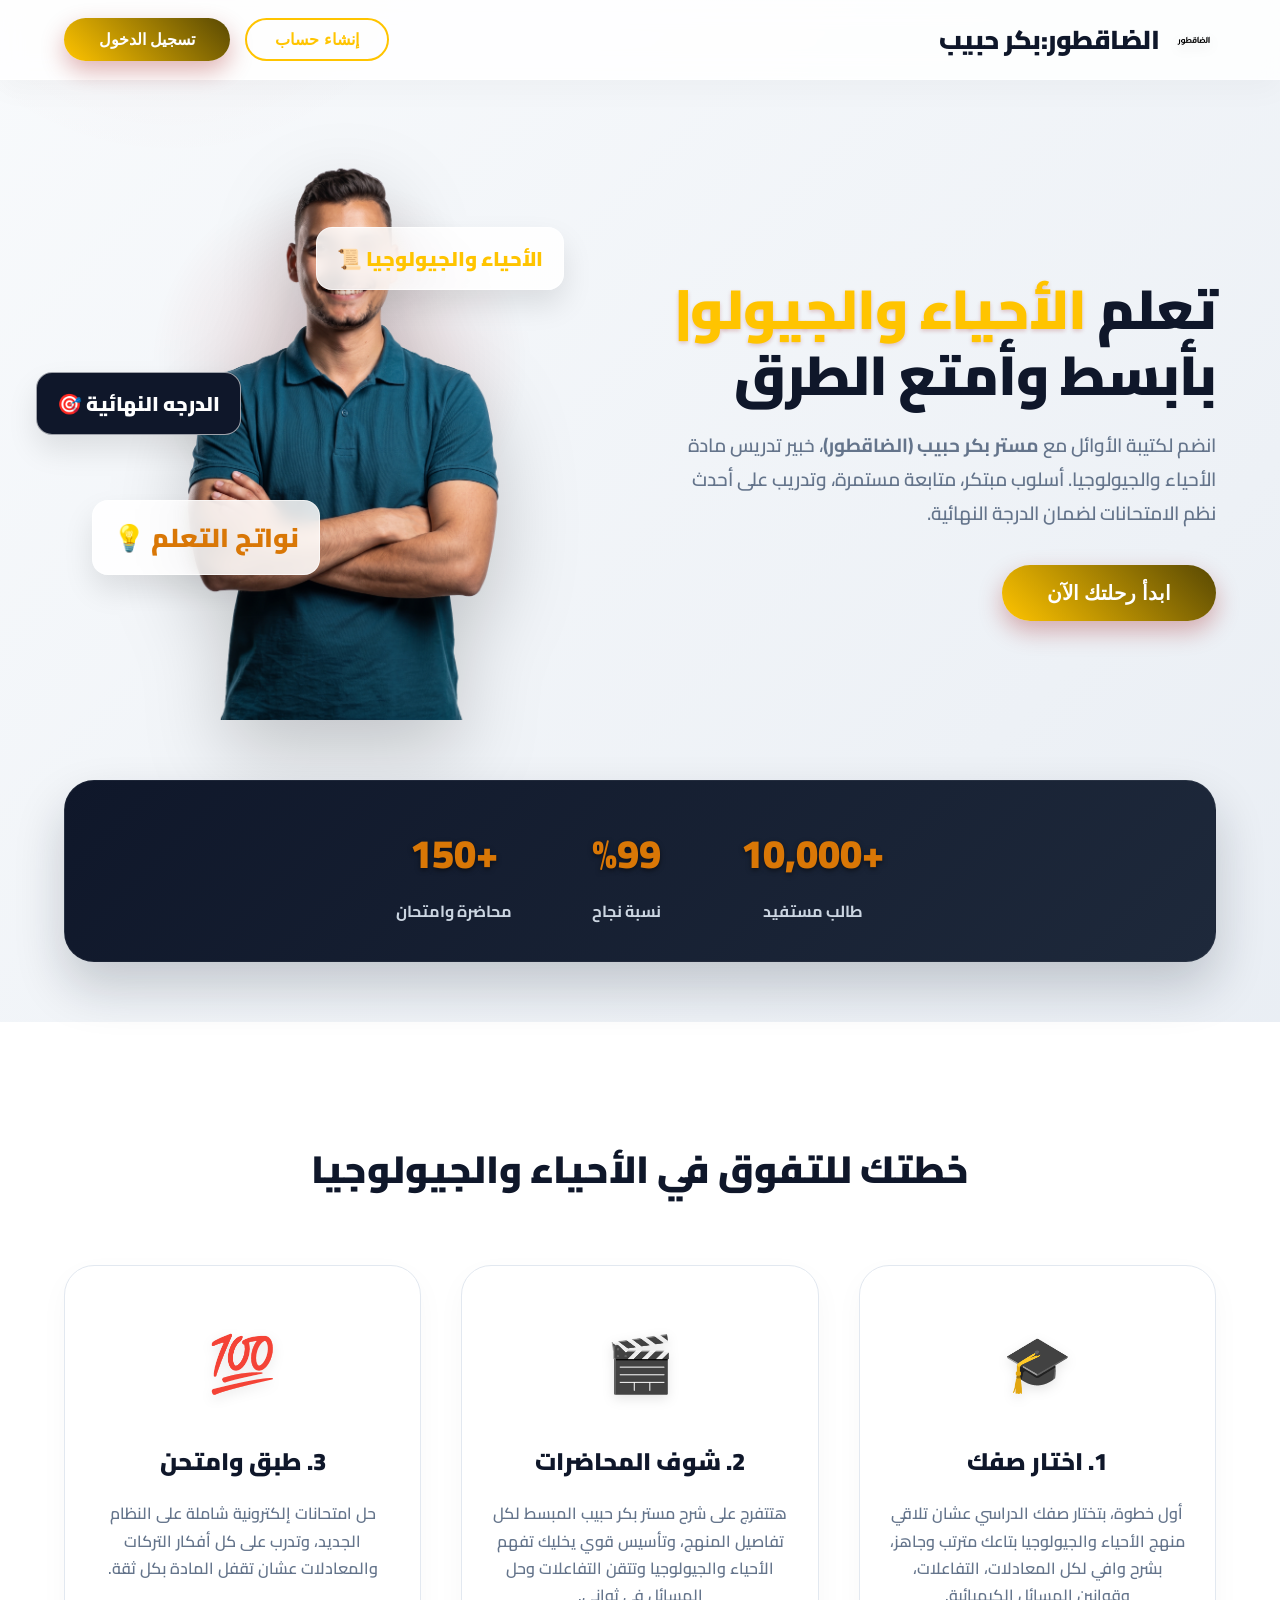
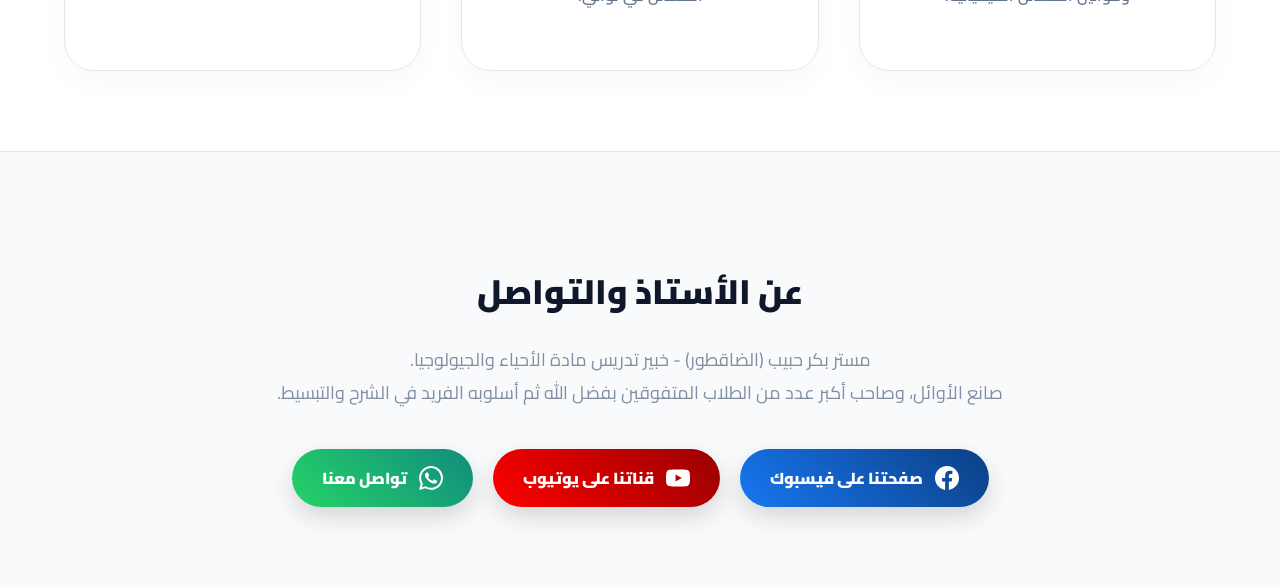
==== parent.html @ 8306a22b "Add files via upload" ====
<!DOCTYPE html>
<html lang="ar" dir="rtl">
<head>
    <meta charset="UTF-8">
    <meta name="viewport" content="width=device-width, initial-scale=1.0">
    <title>منصة الطالب | El-Senior</title>
    <link href="https://fonts.googleapis.com/css2?family=Cairo:wght@400;600;700;800&display=swap" rel="stylesheet">
    <style>
/* ========================================== */
/* 🎨 ألوان الهوية الثابتة والفاخرة (Premium) */
/* ========================================== */
* { box-sizing: border-box; scroll-behavior: smooth; } 

:root {
    --primary: #ffc400;       /* أحمر عنابي (تاريخي فخم) */
    --primary-hover: #584803
    ; /* أحمر داكن للـ Hover */
    --secondary: #0f172a;     /* كحلي ملكي داكن جداً */ 
    --accent: #d97706;        /* ذهبي أنيق */
    --bg-color: #f8fafc; 
    --card-bg: #ffffff;
    --text-main: #1e293b;
    --text-muted: #64748b;
    --border: #e2e8f0;
    --success: #10b981;
    --danger: #ef4444;
}

body { 
    font-family: 'Cairo', sans-serif; 
    background-color: var(--bg-color); 
    margin: 0; padding: 0;
    color: var(--text-main); 
    overflow-x: hidden;
}

/* ========================================== */
/* 🌍 الصفحة الرئيسية (Landing Page - VIP) */
/* ========================================== */
.landing-page {
    min-height: 100vh;
    background: linear-gradient(135deg, #f8fafc 0%, #e2e8f0 100%);
    display: flex; flex-direction: column;
    position: relative; overflow: hidden;
}

/* دائرة تجميلية في الخلفية */
.landing-page::before {
    content: ''; position: absolute; top: -20%; left: -10%;
    width: 600px; height: 600px; border-radius: 50%;
    background: radial-gradient(circle, rgba(152, 0, 0, 0.05) 0%, transparent 70%);
    z-index: 0; pointer-events: none;
}

/* شريط الملاحة (تأثير الزجاج المفروم) */
.landing-navbar {
    display: flex; justify-content: space-between; align-items: center;
    padding: 15px 5%; position: sticky; top: 0; z-index: 100;
    background: rgba(255, 255, 255, 0.85);
    backdrop-filter: blur(12px);
    border-bottom: 1px solid rgba(255, 255, 255, 0.5);
    box-shadow: 0 10px 30px rgba(0, 0, 0, 0.03);
}

.landing-logo {
    font-size: 26px; font-weight: 900; color: var(--secondary);
    display: flex; align-items: center; gap: 12px; letter-spacing: -0.5px;
}
.landing-logo img { width: 45px; filter: drop-shadow(0 4px 6px rgba(0,0,0,0.1)); }

.nav-actions { display: flex; gap: 15px; }

/* أزرار فاخرة */
.btn-outline {
    background: transparent; color: var(--primary); border: 2px solid var(--primary);
    padding: 10px 28px; border-radius: 50px; font-weight: 800; font-size: 16px; cursor: pointer; transition: 0.4s;
}
.btn-outline:hover { background: var(--primary); color: white; transform: translateY(-3px); box-shadow: 0 10px 20px rgba(152, 0, 0, 0.15); }

.btn-solid {
    background: linear-gradient(45deg, var(--primary), var(--primary-hover)); color: white; border: none;
    padding: 12px 35px; border-radius: 50px; font-weight: 800; font-size: 16px; cursor: pointer; 
    transition: 0.4s cubic-bezier(0.175, 0.885, 0.32, 1.275);
    box-shadow: 0 10px 25px rgba(152, 0, 0, 0.3);
}
.btn-solid:hover { transform: translateY(-4px) scale(1.02); box-shadow: 0 15px 35px rgba(152, 0, 0, 0.4); }

.hero-section {
    display: flex; align-items: center; justify-content: space-between;
    padding: 60px 5%; flex-wrap: wrap-reverse; gap: 40px; z-index: 1;
}

.hero-content { flex: 1; min-width: 300px; animation: fadeInUp 1s ease-out forwards; }

.hero-content h1 {
    font-size: 55px; font-weight: 900; color: var(--secondary); line-height: 1.2; margin-bottom: 20px; letter-spacing: -1px;
}
.hero-content h1 span { color: var(--primary); text-shadow: 0 2px 4px rgba(152, 0, 0, 0.2); }

.hero-content p {
    font-size: 19px; color: var(--text-muted); font-weight: 600; line-height: 1.8; margin-bottom: 35px; max-width: 95%;
}

.hero-image-wrapper {
    flex: 1; min-width: 300px; display: flex; justify-content: center; position: relative;
    animation: fadeInUp 1.2s ease-out forwards;
}

.hero-image-bg {
    position: absolute; width: 450px; height: 450px; 
    background: radial-gradient(circle, rgba(152, 0, 0, 0.15) 0%, transparent 60%);
    z-index: 1; border-radius: 50%;
}

.hero-image-wrapper img {
    width: 100%; max-width: 420px; z-index: 2; border-radius: 30px; 
    filter: drop-shadow(0 30px 40px rgba(0,0,0,0.2));
}

/* الكلمات الطايرة (Glassmorphism) */
.float-icon {
    position: absolute; padding: 12px 20px; border-radius: 16px; 
    font-weight: 900; font-size: 20px; z-index: 3; color: var(--primary); 
    background: rgba(255, 255, 255, 0.85); backdrop-filter: blur(8px);
    border: 1px solid rgba(255, 255, 255, 0.6);
    box-shadow: 0 15px 30px rgba(0,0,0,0.1);
    animation: floating 4s ease-in-out infinite alternate;
}
.float-1 { top: 15%; right: 10%; animation-delay: 0s; }
.float-2 { bottom: 25%; left: 5%; animation-delay: 1.5s; font-size: 26px; color: var(--accent); }
.float-3 { top: 40%; left: -5%; animation-delay: 3s; background: var(--secondary); color: white; }

@keyframes floating { 0% { transform: translateY(0px) rotate(0deg); } 100% { transform: translateY(-18px) rotate(4deg); } }
@keyframes fadeInUp { from { opacity: 0; transform: translateY(40px); } to { opacity: 1; transform: translateY(0); } }

/* شريط الثقة */
.trust-bar {
    display: flex; justify-content: center; gap: 80px; flex-wrap: wrap;
    background: linear-gradient(135deg, var(--secondary), #1e293b);
    padding: 35px 20px; margin: 0 5% 60px 5%; border-radius: 30px; 
    box-shadow: 0 25px 50px rgba(15, 23, 42, 0.2); position: relative; z-index: 10;
    border: 1px solid rgba(255,255,255,0.05);
}
.trust-item { text-align: center; }
.trust-item h2 { margin: 0; color: var(--accent); font-size: 40px; font-weight: 900; text-shadow: 0 2px 5px rgba(0,0,0,0.5); }
.trust-item p { margin: 5px 0 0 0; color: #cbd5e1; font-weight: bold; font-size: 16px; }

/* المميزات */
.features-section { padding: 80px 5%; text-align: center; background: white; }
.features-section h2 { font-size: 38px; font-weight: 900; color: var(--secondary); margin-bottom: 60px; }
.features-grid { display: grid; grid-template-columns: repeat(auto-fit, minmax(300px, 1fr)); gap: 40px; }

.feature-card {
    background: var(--card-bg); padding: 45px 30px; border-radius: 30px;
    border: 1px solid var(--border); box-shadow: 0 10px 30px rgba(0,0,0,0.03);
    position: relative; overflow: hidden; transition: 0.4s cubic-bezier(0.175, 0.885, 0.32, 1.275);
}
.feature-card::after {
    content: ''; position: absolute; bottom: 0; left: 0; width: 100%; height: 5px;
    background: linear-gradient(90deg, var(--primary), var(--accent));
    transform: scaleX(0); transition: 0.4s ease; transform-origin: right;
}
.feature-card:hover { transform: translateY(-12px); box-shadow: 0 25px 50px rgba(0,0,0,0.08); }
.feature-card:hover::after { transform: scaleX(1); transform-origin: left; }
.feature-icon { font-size: 55px; margin-bottom: 25px; filter: drop-shadow(0 4px 6px rgba(0,0,0,0.1)); }
.feature-card h3 { font-size: 24px; font-weight: 900; color: var(--secondary); margin-bottom: 15px; }
.feature-card p { font-size: 16px; color: var(--text-muted); font-weight: 600; line-height: 1.7; }

/* السوشيال ميديا والتواصل */
.contact-section { background: var(--bg-color); padding: 80px 5%; text-align: center; border-top: 1px solid var(--border); }
.contact-section h2 { font-size: 34px; font-weight: 900; color: var(--secondary); margin-bottom: 20px; }
.contact-numbers { display: flex; justify-content: center; gap: 20px; flex-wrap: wrap; margin-top: 40px; }

.social-btn {
    padding: 14px 30px; border-radius: 50px; font-size: 16px; font-weight: 900;
    display: inline-flex; align-items: center; gap: 12px; text-decoration: none;
    color: white; transition: 0.4s cubic-bezier(0.175, 0.885, 0.32, 1.275); border: none; cursor: pointer;
    box-shadow: 0 10px 25px rgba(0,0,0,0.15);
}
.social-btn:hover { transform: translateY(-5px) scale(1.05); box-shadow: 0 15px 35px rgba(0,0,0,0.25); color: white; }
.btn-facebook { background: linear-gradient(45deg, #1877F2, #0b3f83); }
.btn-youtube { background: linear-gradient(45deg, #FF0000, #980000); }
.btn-whatsapp { background: linear-gradient(45deg, #25D366, #128C7E); }
.social-icon-img { width: 24px; height: 24px; fill: currentColor; }

.cursor { color: var(--primary); animation: blink 0.8s infinite; }
@keyframes blink { 0%, 100% { opacity: 1; } 50% { opacity: 0; } }

/* ========================================== */
/* 🔐 نوافذ الدخول والتسجيل (Split Screen VIP) */
/* ========================================== */
.auth-overlay {
    position: fixed; top: 0; left: 0; width: 100%; height: 100%;
    background: rgba(15, 23, 42, 0.9); backdrop-filter: blur(15px);
    display: none; justify-content: center; align-items: center; z-index: 99999;
    opacity: 0; transition: opacity 0.4s ease; padding: 20px; box-sizing: border-box;
}

.auth-overlay.active { display: flex; opacity: 1; }

.auth-container {
    display: flex; width: 100%; max-width: 950px; min-height: 600px;
    background: var(--card-bg); border-radius: 30px; 
    box-shadow: 0 40px 80px rgba(0,0,0,0.5); overflow: hidden;
    transform: scale(0.95) translateY(20px); transition: all 0.4s cubic-bezier(0.175, 0.885, 0.32, 1.275);
    border: 1px solid rgba(255, 255, 255, 0.1);
}

.auth-overlay.active .auth-container { transform: scale(1) translateY(0); }

/* الجنب الأبيض (الفورم) */
.auth-form-side {
    flex: 1.2; padding: 60px 50px; text-align: center;
    display: flex; flex-direction: column; justify-content: center;
    background: #ffffff; max-height: 90vh; overflow-y: auto;
    position: relative;
}

/* الجنب الملون الكحلي (البراند) */
.auth-brand-side {
    flex: 0.8; 
    background: linear-gradient(145deg, var(--secondary) 0%, #1e293b 100%);
    color: white; padding: 50px 40px; display: flex; flex-direction: column; 
    align-items: center; justify-content: center; text-align: center;
    position: relative; overflow: hidden;
}

/* تأثير الإضاءة العنابي والذهبي في الخلفية */
.auth-brand-side::before {
    content: ''; position: absolute; width: 400px; height: 400px;
    background: radial-gradient(circle, rgba(152, 0, 0, 0.4) 0%, transparent 60%);
    top: -100px; right: -100px; border-radius: 50%; pointer-events: none;
}
.auth-brand-side::after {
    content: ''; position: absolute; width: 300px; height: 300px;
    background: radial-gradient(circle, rgba(217, 119, 6, 0.15) 0%, transparent 60%);
    bottom: -50px; left: -50px; border-radius: 50%; pointer-events: none;
}

/* اللوجو داخل المودال */
.modal-logo-wrapper {
    background: white; width: 140px; height: 140px; border-radius: 50%;
    display: flex; align-items: center; justify-content: center;
    box-shadow: 0 20px 40px rgba(0,0,0,0.3); z-index: 2; margin-bottom: 25px;
    border: 4px solid rgba(255,255,255,0.05); padding: 15px;
}
.modal-logo-wrapper img { max-width: 100%; max-height: 100%; border-radius: 50%; }

.auth-input-group { margin-bottom: 22px; text-align: right; width: 100%; }
.auth-input-group label { display: block; margin-bottom: 10px; font-weight: 800; color: var(--secondary); font-size: 15px; }
.auth-input-group input, .auth-input-group select { 
    width: 100%; padding: 16px 20px; border: 2px solid #e2e8f0; 
    border-radius: 16px; font-size: 16px; font-family: 'Cairo', sans-serif; 
    transition: all 0.3s ease; background: #f8fafc; color: var(--text-main); font-weight: 700;
}

.auth-input-group input:focus, .auth-input-group select:focus { 
    border-color: var(--primary); background: white; outline: none; 
    box-shadow: 0 0 0 4px rgba(152, 0, 0, 0.1);
}

.auth-btn-submit { 
    width: 100%; background: linear-gradient(45deg, var(--primary), var(--primary-hover)); 
    color: white; border: none; padding: 18px; border-radius: 16px; 
    font-size: 18px; font-weight: 900; cursor: pointer; transition: all 0.3s ease; 
    margin-top: 15px; box-shadow: 0 10px 25px rgba(152,0,0,0.25); 
}
.auth-btn-submit:hover { transform: translateY(-3px); box-shadow: 0 15px 35px rgba(152,0,0,0.35); }

/* زرار إنشاء حساب المفرغ */
.auth-btn-outline {
    background: transparent; color: var(--secondary); border: 2px solid #e2e8f0;
    box-shadow: none; margin-top: 15px;
}
.auth-btn-outline:hover { background: #f1f5f9; color: var(--primary); border-color: #cbd5e1; transform: translateY(-2px); }

/* زرار الإغلاق (X) */
.close-auth {
    position: absolute; top: 25px; left: 25px; background: #f1f5f9; border: none;
    width: 45px; height: 45px; border-radius: 50%; font-size: 20px; cursor: pointer; 
    transition: 0.3s; z-index: 10; display: flex; align-items: center; justify-content: center;
    color: var(--text-muted);
}
.close-auth:hover { background: var(--danger); color: white; transform: rotate(90deg); }

@media (max-width: 768px) {
    .auth-brand-side { display: none; }
    .auth-container { flex-direction: column; border-radius: 24px; min-height: auto; width: 95%; }
    .auth-form-side { padding: 40px 25px; }



    /* 📱 تظبيط الكلمات الطايرة عشان متغطيش على وش المستر في الموبايل */
    .hero-image-wrapper img { 
        max-width: 85%; /* تصغير الصورة سنة عشان ندي مساحة للكلمات على الأطراف */
    } 
    .float-icon { 
        padding: 8px 15px; 
        font-size: 13px !important; /* تصغير الخط */
        border-radius: 12px; 
    }
    .float-1 { 
        top: 0%; 
        right: 0%; /* زقيناها لفوق يمين */
    }
    .float-2 { 
        bottom: 5%; 
        left: 0%; /* زقيناها لتحت شمال */
        font-size: 14px !important; 
    }
    .float-3 { 
        top: 45%; 
        left: -5%; /* زقيناها في النص على الشمال بره شوية */
    }
}
/* تنسيقات المنصة من الداخل */
#app-layout { display: none; height: 100vh; overflow: hidden; }
.topbar { background: var(--card-bg); height: 70px; display: flex; justify-content: space-between; align-items: center; padding: 0 25px; box-shadow: 0 2px 10px rgba(0,0,0,0.05); z-index: 10; position: relative; border-bottom: 1px solid var(--border); }
.student-info { display: flex; align-items: center; gap: 15px; }
.student-name { font-weight: 900; color: var(--secondary); font-size: 18px; margin: 0; }
.wallet-btn { background: rgba(16, 185, 129, 0.1); color: var(--success); border: 2px solid rgba(16, 185, 129, 0.3); padding: 8px 20px; border-radius: 20px; font-weight: 800; font-size: 16px; cursor: pointer; display: flex; align-items: center; gap: 8px; transition: 0.3s; }
.wallet-btn:hover { background: rgba(16, 185, 129, 0.2); transform: scale(1.05); }
.main-container { display: flex; height: calc(100vh - 70px); }
.sidebar { width: 250px; background: var(--secondary); color: white; padding: 20px 0; display: flex; flex-direction: column; gap: 5px; overflow-y: auto; }
.nav-item { padding: 15px 25px; color: #cbd5e1; cursor: pointer; font-weight: 800; font-size: 16px; display: flex; align-items: center; gap: 12px; transition: 0.3s; border-right: 4px solid transparent; }
.nav-item:hover, .nav-item.active { background: rgba(255,255,255,0.1); color: white; border-right-color: var(--primary); }
.content-area { flex: 1; padding: 30px; overflow-y: auto; background: var(--bg-color); }
.tab-content { display: none; animation: fadeIn 0.4s ease; }
.tab-content.active { display: block; }

.premium-student-card {
    background: linear-gradient(135deg, var(--secondary), #1e293b);
    border: 1px solid rgba(255,255,255,0.1); box-shadow: 0 20px 40px rgba(15, 23, 42, 0.2);
    border-radius: 30px; padding: 35px; position: relative; overflow: hidden;
    margin-bottom: 30px; display: flex; flex-wrap: wrap; align-items: center; justify-content: space-between; gap: 20px;
}
.premium-student-card::before {
    content: ''; position: absolute; width: 300px; height: 300px;
    background: radial-gradient(circle, rgba(152,0,0,0.3) 0%, transparent 70%);
    top: -50px; right: -50px; opacity: 0.8; border-radius: 50%; pointer-events: none;
}
.student-info-col { flex: 2; min-width: 250px; z-index: 2; }
.student-barcode-col { flex: 1; min-width: 150px; text-align: left; z-index: 2; display: flex; flex-direction: column; align-items: flex-end; }
.student-data-row { display: flex; align-items: center; gap: 10px; margin-bottom: 12px; color: #cbd5e1; font-size: 16px; font-weight: bold; }
.student-data-row i { background: rgba(255,255,255,0.1); padding: 8px; border-radius: 10px; font-style: normal; font-size: 15px; display: flex; align-items: center; justify-content: center; }

.page-header { margin-bottom: 25px; }
.page-header h2 { color: var(--secondary); margin: 0 0 5px 0; font-size: 28px; font-weight: 900; letter-spacing: -0.5px; }
.page-header p { color: var(--text-muted); margin: 0; font-weight: bold; font-size: 15px;}

.table-card { background: var(--card-bg); border-radius: 20px; border: 1px solid var(--border); overflow: hidden; box-shadow: 0 10px 30px rgba(0,0,0,0.03); }
.full-table { width: 100%; border-collapse: collapse; }
.full-table th, .full-table td { padding: 18px 20px; text-align: right; border-bottom: 1px solid var(--border); }
.full-table th { background: #f8fafc; color: var(--secondary); font-weight: 900; font-size: 15px; }
.full-table tr:hover td { background: #f1f5f9; }
.badge { padding: 6px 12px; border-radius: 20px; font-weight: 800; font-size: 13px; }
.badge-present { color: #047857; background: #d1fae5; }
.badge-absent { color: #b91c1c; background: #fee2e2; }

.btn { width: 100%; background: linear-gradient(45deg, var(--primary), var(--primary-hover)); color: white; border: none; padding: 14px 20px; border-radius: 15px; font-size: 16px; font-weight: 900; cursor: pointer; transition: 0.3s; box-shadow: 0 5px 15px rgba(152,0,0,0.2); }
.btn:hover { transform: translateY(-2px); box-shadow: 0 10px 20px rgba(152,0,0,0.3); }
.btn-secondary { background: var(--secondary); box-shadow: 0 5px 15px rgba(15,23,42,0.2); }
.btn-secondary:hover { background: #1e293b; box-shadow: 0 10px 20px rgba(15,23,42,0.3); }

@media (max-width: 768px) {
    .hero-section { flex-direction: column; text-align: center; }
    .hero-content p { max-width: 100%; }
    .hero-content h1 { font-size: 40px; }
    .nav-actions .btn-outline { display: none; } 
    .auth-brand-side { display: none; }
    .auth-container { flex-direction: column; border-radius: 20px; min-height: auto; }
    .auth-form-side { padding: 40px 20px; }
    .main-container { flex-direction: column; }
    .sidebar { width: 100%; height: auto; flex-direction: row; overflow-x: auto; padding: 15px 10px; gap: 10px; position: sticky; top: 0; z-index: 100; scrollbar-width: none; }
    .nav-item { padding: 8px 16px; border: 1px solid rgba(255,255,255,0.1); border-radius: 25px; white-space: nowrap; font-size: 14px; }
    .content-area { padding: 15px; }
    .premium-student-card { flex-direction: column; text-align: center; }
    .student-barcode-col { align-items: center; width: 100%; margin-top: 15px; }
}
@keyframes fadeIn { from { opacity: 0; transform: translateY(10px); } to { opacity: 1; transform: translateY(0); } }
@keyframes floatWatermark { 0%, 100% { top: 10%; left: 10%; } 25% { top: 80%; left: 20%; } 50% { top: 50%; left: 80%; } 75% { top: 20%; left: 60%; } }
.no-select { user-select: none; -webkit-user-select: none; -ms-user-select: none; }
</style>
</head>
<body>

    <body>

    <!-- ========================================== -->
    <!-- 🌍 الصفحة الرئيسية (Landing Page VIP) -->
    <!-- ========================================== -->
    <div id="landing-page" class="landing-page">
        <!-- شريط الملاحة -->
        <nav class="landing-navbar">
            <div class="landing-logo">
                <img src="logo.png" alt="Logo">
                <span id="nav-brand-name">الضاقطور:بكر حبيب</span>
            </div>
            <div class="nav-actions">
                <button class="btn-outline" onclick="openAuthModal('register')">إنشاء حساب</button>
                <button class="btn-solid" onclick="openAuthModal('login')">تسجيل الدخول</button>
            </div>
        </nav>

        <!-- الهيرو (الجزء الرئيسي) -->
        <main class="hero-section">
            <div class="hero-content">
                
             

                <h1>تعلم <span style="color: var(--primary);" id="typewriter-text"></span><span class="cursor">|</span> <br> بأبسط وأمتع الطرق</h1>
                <p>انضم لكتيبة الأوائل مع <strong id="hero-teacher-name">مستر بكر حبيب (الضاقطور)</strong>، خبير تدريس مادة الأحياء والجيولوجيا. أسلوب مبتكر، متابعة مستمرة، وتدريب على أحدث نظم الامتحانات لضمان الدرجة النهائية.</p>
                <div style="display: flex; gap: 15px; flex-wrap: wrap;">
                    <button class="btn-solid" style="padding: 16px 45px; font-size: 20px;" onclick="openAuthModal('login')">ابدأ رحلتك الآن</button>
                </div>
            </div>
            
            <div class="hero-image-wrapper">
                <div class="hero-image-bg"></div>
                <!-- صورة المستر -->
                <img src="mr.png" alt="مستر بكر حبيب" id="hero-teacher-img">
                
                <!-- العناصر الطايرة الزجاجية (Glassmorphism) -->
                <div class="float-icon float-1">الأحياء والجيولوجيا 📜</div>
                <div class="float-icon float-2">نواتج التعلم 💡</div>
                <div class="float-icon float-3">الدرجه النهائية 🎯</div>
            </div>
        </main>

        <!-- شريط الإحصائيات (كحلي مع ذهبي) -->
        <div class="trust-bar">
            <div class="trust-item">
                <h2>+10,000</h2>
                <p>طالب مستفيد</p>
            </div>
            <div class="trust-item">
                <h2>%99</h2>
                <p>نسبة نجاح</p>
            </div>
            <div class="trust-item">
                <h2>+150</h2>
                <p>محاضرة وامتحان</p>
            </div>
        </div>

<!-- المميزات (كروت نظيفة وفخمة) -->
<section class="features-section">
    <h2>خطتك للتفوق في الأحياء والجيولوجيا</h2>
    <div class="features-grid">
        <div class="feature-card">
            <div class="feature-icon">🎓</div>
            <h3>1. اختار صفك</h3>
            <p>أول خطوة، بتختار صفك الدراسي عشان تلاقي منهج الأحياء والجيولوجيا بتاعك مترتب وجاهز، بشرح وافي لكل المعادلات، التفاعلات، وقوانين المسائل الكيميائية.</p>
        </div>
        <div class="feature-card">
            <div class="feature-icon">🎬</div>
            <h3>2. شوف المحاضرات</h3>
            <p>هتتفرج على شرح مستر بكر حبيب المبسط لكل تفاصيل المنهج، وتأسيس قوي يخليك تفهم الأحياء والجيولوجيا وتتقن التفاعلات وحل المسائل في ثواني.</p>
        </div>
        <div class="feature-card">
            <div class="feature-icon">💯</div>
            <h3>3. طبق وامتحن</h3>
            <p>حل امتحانات إلكترونية شاملة على النظام الجديد، وتدرب على كل أفكار التركات والمعادلات عشان تقفل المادة بكل ثقة.</p>
        </div>
    </div>
</section>


       <!-- التواصل (Social Media VIP) -->
        <section class="contact-section">
            <h2>عن الأستاذ والتواصل</h2>
            <p style="font-size: 18px; margin-bottom: 30px; opacity: 0.8; color: var(--text-muted);" id="footer-teacher-desc">
                مستر بكر حبيب (الضاقطور) - خبير تدريس مادة الأحياء والجيولوجيا.<br>
                صانع الأوائل، وصاحب أكبر عدد من الطلاب المتفوقين بفضل الله ثم أسلوبه الفريد في الشرح والتبسيط.
            </p>
       
            <!-- زراير السوشيال ميديا باللوجوهات -->
            <div class="contact-numbers">
                <!-- فيسبوك -->
                <a href="https://www.facebook.com/share/1DSrjPnX5s/" target="_blank" class="social-btn btn-facebook">
                    <svg class="social-icon-img" viewBox="0 0 24 24" fill="currentColor"><path d="M24 12.073c0-6.627-5.373-12-12-12s-12 5.373-12 12c0 5.99 4.388 10.954 10.125 11.854v-8.385H7.078v-3.47h3.047V9.43c0-3.007 1.792-4.669 4.533-4.669 1.312 0 2.686.235 2.686.235v2.953H15.83c-1.491 0-1.956.925-1.956 1.874v2.25h3.328l-.532 3.47h-2.796v8.385C19.612 23.027 24 18.062 24 12.073z"/></svg>
                    صفحتنا على فيسبوك
                </a>
                
                <!-- يوتيوب -->
                <a href="https://www.youtube.com/@Mr.BakrHabib_chem" target="_blank" class="social-btn btn-youtube">
                    <svg class="social-icon-img" viewBox="0 0 24 24" fill="currentColor"><path d="M23.498 6.186a3.016 3.016 0 0 0-2.122-2.136C19.505 3.545 12 3.545 12 3.545s-7.505 0-9.377.505A3.017 3.017 0 0 0 .502 6.186C0 8.07 0 12 0 12s0 3.93.502 5.814a3.016 3.016 0 0 0 2.122 2.136c1.871.505 9.376.505 9.376.505s7.505 0 9.377-.505a3.015 3.015 0 0 0 2.122-2.136C24 15.93 24 12 24 12s0-3.93-.502-5.814zM9.545 15.568V8.432L15.818 12l-6.273 3.568z"/></svg>
                    قناتنا على يوتيوب
                </a>
                
                <!-- واتساب -->
                <a href="https://wa.me/201023088124" target="_blank" class="social-btn btn-whatsapp">
                    <svg class="social-icon-img" viewBox="0 0 24 24" fill="currentColor"><path d="M17.472 14.382c-.297-.149-1.758-.867-2.03-.967-.273-.099-.471-.148-.67.15-.197.297-.767.966-.94 1.164-.173.199-.347.223-.644.075-.297-.15-1.255-.463-2.39-1.475-.883-.788-1.48-1.761-1.653-2.059-.173-.297-.018-.458.13-.606.134-.133.298-.347.446-.52.149-.174.198-.298.298-.497.099-.198.05-.371-.025-.52-.075-.149-.669-1.612-.916-2.207-.242-.579-.487-.5-.669-.51a5.8 5.8 0 0 0-.57-.01c-.198 0-.52.074-.792.372-.272.297-1.04 1.016-1.04 2.479 0 1.462 1.065 2.875 1.213 3.074.149.198 2.096 3.2 5.077 4.487.709.306 1.262.489 1.694.625.712.227 1.36.195 1.871.118.571-.085 1.758-.719 2.006-1.413.248-.694.248-1.289.173-1.413-.074-.124-.272-.198-.57-.347m-5.421 7.403h-.004a9.87 9.87 0 0 1-5.031-1.378l-.361-.214-3.741.982.998-3.648-.235-.374a9.86 9.86 0 0 1-1.51-5.26c.001-5.45 4.436-9.884 9.888-9.884 2.64 0 5.122 1.03 6.988 2.898a9.825 9.825 0 0 1 2.893 6.994c-.003 5.45-4.437 9.884-9.885 9.884m8.413-18.297A11.815 11.815 0 0 0 12.05 0C5.495 0 .16 5.335.157 11.892c0 2.096.547 4.142 1.588 5.945L.057 24l6.305-1.654a11.882 11.882 0 0 0 5.683 1.448h.005c6.554 0 11.89-5.335 11.893-11.893a11.821 11.821 0 0 0-3.48-8.413Z"/></svg>
                    تواصل معنا
                </a>
            </div>
        </section>
    </div>

    <!-- ========================================== -->
    <!-- 🔐 نافذة الدخول والتسجيل (Auth Modal Overlay VIP) -->
    <!-- ========================================== -->
    <div class="auth-overlay" id="auth-modal">
        <div class="auth-container">
            
            <button class="close-auth" onclick="closeAuthModal()">✖</button>

            <!-- الفورم الأبيض -->
            <div class="auth-form-side">
                
                <!-- 🔑 فورم تسجيل الدخول -->
                <div id="login-form-view">
                    <h2 style="color: var(--secondary); margin: 0 0 8px 0; font-weight: 900; font-size: 32px; letter-spacing: -1px;">مرحباً بعودتك 👋</h2>
                    <p style="color: var(--text-muted); margin-bottom: 35px; font-weight: bold; font-size: 16px;">أدخل بياناتك للوصول إلى منصتك التعليمية</p>

                    <div class="auth-input-group">
                        <label>🔢 كود الطالب</label>
                        <input type="text" id="studentCode" placeholder="أدخل كودك هنا..." style="text-align: center; letter-spacing: 2px; font-weight: 900; font-size: 18px;">
                    </div>
                    <div class="auth-input-group">
                        <label>📞 رقم هاتف ولي الأمر (كلمة المرور)</label>
                        <input type="text" id="parentPhone" placeholder="01XXXXXXXXX" style="text-align: center; letter-spacing: 2px; font-weight: 900; font-size: 16px;">
                    </div>
                    
                    <div id="error-msg" style="color: white; background: var(--danger); padding: 15px; border-radius: 12px; font-weight: bold; margin-bottom: 20px; display: none; font-size: 15px; box-shadow: 0 4px 10px rgba(239, 68, 68, 0.3);">البيانات غير صحيحة!</div>
                    
                    <button class="auth-btn-submit" id="login-btn-action" onclick="fetchStudentData()">تسجيل الدخول 🚀</button>
                    <button class="auth-btn-submit auth-btn-outline" onclick="toggleAuthView('register')">لا يوجد لديك حساب؟ أنشئ حسابك الآن</button>
                    
                    <!-- زرار نسيت الكود -->
                    <div style="margin-top: 25px;">
                        <button style="background: transparent; border: none; color: var(--text-muted); text-decoration: underline; font-size: 15px; font-weight: bold; cursor: pointer; transition: 0.3s;" onmouseover="this.style.color='var(--primary)'" onmouseout="this.style.color='var(--text-muted)'" onclick="toggleAuthView('forgot')">نسيت كود الطالب؟ اضغط هنا لاسترجاعه</button>
                    </div>
                </div>

                <!-- 🔍 فورم استرجاع الكود -->
                <div id="forgot-form-view" style="display: none;">
                    <h2 style="color: var(--secondary); margin: 0 0 5px 0; font-weight: 900; font-size: 24px;">استرجاع كود الطالب 🔍</h2>
                    <p style="color: var(--text-muted); font-size: 13px; font-weight: bold; margin-bottom: 20px;">أدخل رقم هاتفك أو هاتف ولي الأمر للبحث عن الكود الخاص بك</p>

                    <div class="auth-input-group" style="margin-bottom: 20px;">
                        <label>رقم الهاتف المسجل</label>
                        <input type="text" id="forgotPhoneInput" placeholder="01XXXXXXXXX" style="text-align: center; letter-spacing: 2px; font-weight: 900; font-size: 16px;">
                    </div>

                    <button class="auth-btn-submit" id="retrieveCodeBtn" onclick="retrieveStudentCode()">البحث عن الكود 🔍</button>
                    <button class="auth-btn-submit auth-btn-outline" onclick="toggleAuthView('login')">العودة لتسجيل الدخول</button>
                    
                    <p id="forgotMsg" style="margin-top: 15px; font-weight: bold; font-size: 15px; padding: 10px; border-radius: 8px; display: none;"></p>
                </div>

                <!-- 📝 فورم إنشاء حساب جديد -->
                <div id="register-form-view" style="display: none;">
                    <h2 style="color: var(--secondary); margin: 0 0 5px 0; font-weight: 900; font-size: 24px;">طلب إنشاء حساب 🎓</h2>
                    <p style="color: var(--text-muted); font-size: 13px; font-weight: bold; margin-bottom: 20px;">أدخل بياناتك ليتم مراجعتها وتسجيلك</p>

                    <div class="auth-input-group" style="margin-bottom: 15px;">
                        <label>نوع الحساب</label>
                        <select id="regType" onchange="toggleRegFields()" style="padding: 10px;">
                            <option value="center">طالب سنتر (يحتاج موافقة المستر)</option>
                            <option value="online">طالب أونلاين (تفعيل فوري)</option>
                        </select>
                    </div>

                    <div class="auth-input-group" style="margin-bottom: 15px;"><label>الاسم ثلاثي</label><input type="text" id="regName" placeholder="اكتب اسمك كما هو في البطاقة" style="padding: 10px;"></div>
                    
                    <div style="display: flex; gap: 10px; margin-bottom: 15px;">
                        <div class="auth-input-group" style="margin:0;"><label>هاتفك</label><input type="text" id="regPhone" placeholder="01XXXXXXXXX" style="padding: 10px;"></div>
                        <div class="auth-input-group" style="margin:0;"><label>ولي الأمر</label><input type="text" id="regParentPhone" placeholder="01XXXXXXXXX" style="padding: 10px;"></div>
                    </div>

                    <div style="display: flex; gap: 10px; margin-bottom: 15px;">
                        <div class="auth-input-group" style="flex: 2; margin:0;">
                            <label>الصف الدراسي</label>
                            <select id="regLevel" style="padding: 10px;" onchange="if(this.value.includes('ثانوي')){document.getElementById('regTrackGroup').style.display='block';}else{document.getElementById('regTrackGroup').style.display='none';}">
                                <option value="الصف الأول الثانوي">الصف الأول الثانوي</option>
                                <option value="الصف الثاني الثانوي">الصف الثاني الثانوي</option>
                                <option value="الصف الثالث الثانوي">الصف الثالث الثانوي</option>
                            </select>
                        </div>
                        <div class="auth-input-group" id="regTrackGroup" style="flex: 1; margin:0; display: block;">
                            <label>المسار</label>
                            <select id="regTrack" style="padding: 10px; border-color: var(--primary);">
                                <option value="عام">عام</option>
                                <option value="أزهر">أزهر</option>
                            </select>
                        </div>
                    </div>

                    <!-- حقول السنتر -->
                    <div id="centerFields" style="display: flex; gap: 10px; margin-bottom: 15px;">
                        <div class="auth-input-group" style="margin:0;"><label>السنتر</label><input type="text" id="regCenterName" placeholder="اسم السنتر" style="padding: 10px;"></div>
                        <div class="auth-input-group" style="margin:0;"><label>المجموعة</label><input type="text" id="regGroupPref" placeholder="مثال: سبت وثلاثاء" style="padding: 10px;"></div>
                    </div>

                    <!-- حقول الأونلاين -->
                    <div id="onlineFields" style="display: none; gap: 10px; flex-wrap: wrap; margin-bottom: 15px;">
                        <div class="auth-input-group" style="flex: 1; min-width: 45%; margin:0;"><label>المحافظة</label><input type="text" id="regGov" placeholder="محافظتك" style="padding: 10px;"></div>
                        <div class="auth-input-group" style="flex: 1; min-width: 45%; margin:0;"><label>المدرسة</label><input type="text" id="regSchool" placeholder="مدرستك" style="padding: 10px;"></div>
                    </div>

                    <button class="auth-btn-submit" id="submitRegBtn" onclick="submitRegistration()">إرسال الطلب 🚀</button>
                    <button class="auth-btn-submit auth-btn-outline" onclick="toggleAuthView('login')">لديك حساب بالفعل؟ سجل دخولك</button>
                    
                    <p id="regMsg" style="margin-top: 10px; font-weight: bold; font-size: 14px;"></p>
                </div>
            </div>

            <!-- الجنب الملون في المودال (البراند وصورة المستر) -->
            <div class="auth-brand-side">
                <div class="modal-logo-wrapper">
                    <img src="logo.png" id="modal-teacher-img" alt="Logo">
                </div>
                <h1 id="modal-teacher-name" style="font-size: 32px; font-weight: 900; margin: 0 0 15px 0; text-shadow: 0 2px 4px rgba(0,0,0,0.5);">مستر بكر حبيب</h1>
                <p style="font-size: 16px; line-height: 1.8; color: #cbd5e1; font-weight: bold; max-width: 90%;">سجل دخولك لتتمكن من مشاهدة المحاضرات، حل الامتحانات، ومعرفة نتيجتك أولاً بأول.</p>
                
                <div id="teacher-contact-box" style="margin-top: 30px; background: rgba(255,255,255,0.05); padding: 20px; border-radius: 20px; font-size: 15px; width: 100%; border: 1px solid rgba(255,255,255,0.1); backdrop-filter: blur(5px);">
                    <!-- أرقام المستر بتترسم هنا بالجافاسكريبت -->
                </div>
            </div>

        </div>
    </div>

    <!-- نافذة النجاح للأونلاين -->
    <div id="successOnlineModal" style="display: none; position: fixed; top: 0; left: 0; width: 100%; height: 100%; background: rgba(16, 185, 129, 0.95); z-index: 1000000; justify-content: center; align-items: center;">
        <div style="text-align: center; color: white; animation: fadeIn 0.5s ease;">
            <div style="font-size: 80px; margin-bottom: 20px;">🎉</div>
            <h1 style="font-size: 35px; margin-bottom: 10px; font-weight: 900;">تم التسجيل بنجاح!</h1>
            <p style="font-size: 20px; margin-bottom: 30px;">كود الدخول الخاص بك هو:</p>
            <div id="newOnlineCodeDisplay" style="background: white; color: var(--success); font-size: 45px; font-weight: 900; padding: 20px 50px; border-radius: 20px; letter-spacing: 5px; box-shadow: 0 15px 35px rgba(0,0,0,0.2); display: inline-block;"></div>
            <br>
            <button class="auth-btn-submit" style="background: var(--secondary); margin-top: 30px; width: auto; padding: 15px 40px; display: inline-block;" onclick="location.reload()">الذهاب لتسجيل الدخول ➡</button>
        </div>
    </div>

    <!-- ========================================== -->
    <!-- 💻 واجهة المنصة من الداخل (App Dashboard) -->
    <!-- ========================================== -->
    <div id="app-layout">
        <!-- شريط علوي -->
        <header class="topbar">
            <div class="student-info">
                <img src="logo.png" style="width: 45px; height: auto; border-radius: 50%; box-shadow: 0 2px 5px rgba(0,0,0,0.1);">
                <div style="margin-right: 10px;">
                    <h3 class="student-name" id="top-name">اسم الطالب</h3>
                    <span style="font-size: 12px; color: var(--text-muted); font-weight: bold;" id="top-group">المجموعة</span>
                </div>
            </div>
            
            <div style="display: flex; gap: 10px; align-items: center;">
                <div style="position: relative;">
                    <button class="wallet-btn" style="background: var(--card-bg); border-color: var(--border); color: var(--secondary); padding: 8px 15px;" onclick="toggleNotifications()">
                        🔔 <span id="notif-badge" style="background: var(--danger); color: white; border-radius: 50%; padding: 2px 6px; font-size: 12px; position: absolute; top: -5px; right: -5px; display: none; font-weight: bold;">0</span>
                    </button>
                    <div id="notif-dropdown" style="display: none; position: absolute; top: 50px; left: 0; width: 320px; background: white; box-shadow: 0 10px 30px rgba(0,0,0,0.15); border-radius: 12px; border: 1px solid var(--border); z-index: 1000; padding: 15px; max-height: 400px; overflow-y: auto;">
                        <h4 style="margin: 0 0 10px 0; border-bottom: 1px solid var(--border); padding-bottom: 10px; color: var(--secondary); font-weight: 900;">الإشعارات 🔔</h4>
                        <div id="notif-list" style="display: flex; flex-direction: column; gap: 10px;"></div>
                    </div>
                </div>
                <button class="wallet-btn" onclick="switchTab('tab-wallet')">💳 <span id="top-balance">0</span> ج.م</button>
            </div>
        </header>

        <div class="main-container">
            <aside class="sidebar">
                <div class="nav-item active" onclick="switchTab('tab-home')">🏠 الرئيسية</div>
                <div class="nav-item" onclick="switchTab('tab-attendance')">📅 سجل الحضور</div>
                <div class="nav-item" onclick="switchTab('tab-exams')">📝 الامتحانات</div>
                <div class="nav-item" onclick="switchTab('tab-lectures')">🎬 المحاضرات</div>
                <div class="nav-item" onclick="switchTab('tab-wallet')">💰 محفظتي</div>
                <div class="nav-item" onclick="switchTab('tab-rewards')" style="color: #fda4af;">🎁 متجر المكافآت</div>
                <div class="nav-item" onclick="switchTab('tab-forum')" style="color: #c4b5fd;">💬 اسأل المستر</div>
                <div class="nav-item" style="color: #ef4444; margin-top: auto;" onclick="logoutStudent()">🚪 خروج</div>
            </aside>

            <main class="content-area">
                
                <!-- 🏠 الرئيسية -->
                <div id="tab-home" class="tab-content active">
                    <!-- كارت الطالب الـ VIP الداخلي -->
                    <div class="premium-student-card">
                        <div class="student-info-col">
                            <span style="background:rgba(255, 255, 255, 0.15); padding:6px 15px; border-radius:30px; font-size:12px; font-weight:bold; color:#f8fafc; border: 1px solid rgba(255,255,255,0.3); margin-bottom: 15px; display: inline-block;">● متصل الآن بالمنصة</span>
                            
                            <h2 id="card-student-name" style="margin:0 0 15px 0; font-size:28px; color: white; font-weight: 900; text-shadow: 0 2px 5px rgba(0,0,0,0.3);">اسم الطالب</h2>
                            
                            <div style="display: flex; flex-direction: column; gap: 10px; margin-bottom: 20px;">
                                <div class="student-data-row"><i>🎓</i> الصف: <span id="card-student-level" style="color: white; font-size: 16px;">---</span></div>
                                <div class="student-data-row"><i>📚</i> المجموعة: <span id="card-student-group-name" style="color: white; font-size: 16px;">---</span></div>
                                <div class="student-data-row"><i>🏆</i> نقاط السلوك: <span id="card-behavior-points" style="color: #fcd34d; font-size: 20px; font-weight: 900; background: rgba(0,0,0,0.2); padding: 2px 10px; border-radius: 8px;">0</span></div>
                            </div>
                        </div>
                        
                        <div class="student-barcode-col">
                            <span style="font-weight:900; letter-spacing:2px; font-size:16px; color:#94a3b8; margin-bottom: 10px;">DIGITAL ID <span style="color: white;">VIP</span></span>
                            <div style="background:white; padding:15px; border-radius:20px; display:flex; flex-direction:column; align-items:center; justify-content:center; box-shadow: 0 15px 30px rgba(0,0,0,0.4); border: 5px solid var(--primary); width: 100%; max-width: 230px;">
                                <svg id="digitalIdBarcode" style="height:60px; width:100%;"></svg>
                                <span id="card-student-code-num" style="font-weight: 900; font-size: 20px; color: var(--text-main); margin-top: 8px; letter-spacing: 4px;">---</span>
                            </div>
                        </div>
                    </div>

                    <div class="page-header"><h2>نظرة عامة</h2><p>ملخص نشاطك في السنتر</p></div>

                    <div style="background: white; padding: 20px; border-radius: 20px; border: 1px solid var(--border); margin-bottom: 25px; box-shadow: 0 10px 20px rgba(0,0,0,0.03);">
                        <div style="display:flex; justify-content:space-between; align-items:center; margin-bottom:15px; flex-wrap:wrap; gap:5px;">
                            <h4 style="margin:0; font-weight:900; color:var(--secondary); font-size: 18px;" id="tracker-text">📈 جاري حساب خطة المذاكرة...</h4>
                            <span id="tracker-percentage" style="background:var(--primary); color:white; padding:4px 12px; border-radius:20px; font-size:13px; font-weight:900; box-shadow: 0 4px 10px rgba(0,0,0,0.1);">0%</span>
                        </div>
                        <div style="width:100%; height:12px; background:var(--bg-color); border-radius:10px; overflow:hidden; border: 1px solid var(--border);">
                            <div id="tracker-bar" style="width: 0%; height:100%; background: linear-gradient(90deg, var(--primary), #38bdf8); transition: 0.5s ease-out; border-radius: 10px;"></div>
                        </div>
                        <p id="tracker-reminder" style="margin: 15px 0 0 0; font-size:14px; color:var(--text-muted); font-weight:bold; background: #f8fafc; padding: 10px; border-radius: 8px;"></p>
                    </div>
                    
                    <div style="background: linear-gradient(135deg, #0f172a, #1e293b); color: white; padding: 30px; border-radius: 24px; display: flex; justify-content: space-between; align-items: center; box-shadow: 0 20px 40px rgba(0,0,0,0.2); margin-bottom: 40px; position: relative; overflow: hidden; border: 1px solid #334155; flex-wrap: wrap; gap: 20px;">
                        <div style="position: absolute; top: -50px; right: -50px; width: 200px; height: 200px; background: radial-gradient(circle, rgba(59,130,246,0.2) 0%, rgba(0,0,0,0) 70%); border-radius: 50%;"></div>
                        <div style="position: absolute; bottom: -50px; left: 10%; width: 150px; height: 150px; background: radial-gradient(circle, rgba(16,185,129,0.15) 0%, rgba(0,0,0,0) 70%); border-radius: 50%;"></div>
                        
                        <div style="z-index: 1;">
                            <p style="margin: 0 0 10px 0; color: #cbd5e1; font-size: 16px; font-weight: bold;">رصيد المحفظة المتاح لشراء المحاضرات</p>
                            <h2 style="margin: 0; font-size: 45px; font-weight: 900; display: flex; align-items: center; gap: 10px; text-shadow: 0 2px 4px rgba(0,0,0,0.5);">
                                <span id="walletBalanceDisplay" style="color: #fff;">0</span> 
                                <span style="font-size: 20px; color: #10b981; background: rgba(16,185,129,0.15); padding: 4px 12px; border-radius: 8px; border: 1px solid rgba(16,185,129,0.3);">ج.م</span>
                            </h2>
                        </div>
                        <div style="z-index: 1; min-width: 200px;">
                            <button class="btn" style="background: linear-gradient(45deg, #10b981, #059669); color: white; border: none; padding: 15px 30px; font-size: 18px; font-weight: 900; border-radius: 15px; box-shadow: 0 10px 20px rgba(16,185,129,0.3); transition: 0.3s; cursor: pointer; width: 100%;" onmouseover="this.style.transform='translateY(-3px)'" onmouseout="this.style.transform='translateY(0)'" onclick="switchTab('tab-wallet')">
                                ➕ شحن رصيد المحفظة
                            </button>
                        </div>
                    </div>
                </div>

                <!-- 📅 سجل الحضور -->
                <div id="tab-attendance" class="tab-content">
                    <div class="page-header">
                        <h2 style="font-size: 28px; font-weight: 900; color: var(--secondary);">سجل الحضور والغياب 📅</h2>
                        <p style="color: var(--text-muted); font-weight: bold;">متابعة تفصيلية لحضورك في الحصص</p>
                    </div>
                    <div class="table-card" style="border-radius: 24px; box-shadow: 0 10px 25px rgba(0,0,0,0.03);">
                        <table class="full-table" id="attendance-details"></table>
                    </div>
                </div>

                <!-- 📝 سجل الامتحانات -->
                <div id="tab-exams" class="tab-content">
                    <div class="page-header">
                        <h2 style="font-size: 28px; font-weight: 900; color: var(--secondary);">سجل الامتحانات 📝</h2>
                        <p style="color: var(--text-muted); font-weight: bold;">درجاتك في الامتحانات والواجبات</p>
                    </div>
                    
                    <button class="btn" style="margin-bottom: 30px; font-size: 18px; padding: 18px; border-radius: 16px; box-shadow: 0 10px 25px rgba(0,0,0,0.1); background: linear-gradient(135deg, var(--primary), var(--secondary)); border: none;" onclick="showOnlineExams()">💻 الدخول لمنصة الامتحانات الإلكترونية (المباشرة)</button>
                    
                    <div class="table-card" style="border-radius: 24px; box-shadow: 0 10px 25px rgba(0,0,0,0.03);">
                        <table class="full-table" id="exams-details"></table>
                    </div>
                </div>

                <!-- 🎬 المحاضرات -->
                <div id="tab-lectures" class="tab-content">
                    <div class="page-header">
                        <h2 style="font-size: 28px; font-weight: 900; color: var(--secondary);">المكتبة المرئية 🎬</h2>
                        <p style="color: var(--text-muted); font-weight: bold;">شاهد دروسك ومراجعاتك المسجلة من هنا</p>
                    </div>
                    <div id="studentLecturesList" style="display: grid; grid-template-columns: repeat(auto-fill, minmax(300px, 1fr)); gap: 25px;"></div>
                </div>

                <!-- 💰 المحفظة -->
                <div id="tab-wallet" class="tab-content">
                    <div class="page-header">
                        <h2 style="font-size: 28px; font-weight: 900; color: var(--secondary);">محفظتي الإلكترونية 💰</h2>
                        <p style="color: var(--text-muted); font-weight: bold;">إدارة رصيدك لشراء المحاضرات والامتحانات بسهولة</p>
                    </div>

                    <!-- كارت الرصيد الفخم -->
                    <div style="background: linear-gradient(135deg, var(--secondary), var(--primary)); border-radius: 24px; padding: 40px; text-align: center; color: white; margin-bottom: 30px; box-shadow: 0 15px 35px rgba(0,0,0,0.2); position: relative; overflow: hidden;">
                        <div style="position: absolute; top: -50px; right: -50px; width: 150px; height: 150px; background: rgba(255,255,255,0.1); border-radius: 50%;"></div>
                        <h3 style="margin: 0 0 15px 0; color: rgba(255,255,255,0.8); font-size: 18px; font-weight: bold;">الرصيد المتاح حالياً</h3>
                        <h1 style="font-size: 60px; font-weight: 900; margin: 0; text-shadow: 0 4px 10px rgba(0,0,0,0.3);" id="wallet-page-balance">0 <span style="font-size: 24px; color: rgba(255,255,255,0.7);">ج.م</span></h1>
                    </div>

                    <!-- قسم الشحن -->
                    <div style="background: white; padding: 30px; border-radius: 24px; border: 1px solid var(--border); box-shadow: 0 10px 25px rgba(0,0,0,0.03); margin-bottom: 25px;">
                        <h3 style="color: var(--secondary); margin: 0 0 10px 0; font-size: 20px; font-weight: 900;">💳 شحن الرصيد بكود التفعيل</h3>
                        <p style="color: var(--text-muted); font-size: 14px; margin-bottom: 20px; font-weight: bold;">أدخل الكود المطبوع الذي حصلت عليه من السنتر أو المدرس لشحن رصيدك فوراً.</p>
                        
                        <div style="display: flex; gap: 15px; flex-wrap: wrap; align-items: stretch;">
                            <input type="text" id="rechargeCodeInput" placeholder="مثال: EDU-XXXXXXX" style="flex: 1; min-width: 250px; font-size: 18px; text-align: center; letter-spacing: 2px; font-weight: 900; padding: 15px 20px; border: 2px solid var(--border); border-radius: 16px; outline: none; transition: 0.3s; color: var(--text-main); font-family: 'Cairo';" onfocus="this.style.borderColor='var(--primary)'" onblur="this.style.borderColor='var(--border)'">
                            <button class="btn" style="width: auto; padding: 0 40px; min-width: 150px; border-radius: 16px; font-size: 18px; box-shadow: 0 10px 20px rgba(0,0,0,0.1);" onclick="redeemCode()">شحن الآن 🚀</button>
                        </div>
                    </div>
                </div>

                <!-- 🎁 المتجر -->
                <div id="tab-rewards" class="tab-content">
                    <div class="page-header">
                        <h2 style="font-size: 28px; font-weight: 900; color: var(--secondary);">متجر السنتر 🎁</h2>
                        <p style="color: var(--text-muted); font-weight: bold;">استبدل نقاط السلوك أو رصيد المحفظة بالعناصر المتاحة</p>
                    </div>
                    
                    <div style="background: white; border-radius: 24px; padding: 30px; border: 1px solid var(--border); margin-bottom: 30px; box-shadow: 0 10px 25px rgba(0,0,0,0.03);">
                        <h3 style="color: var(--primary); margin: 0 0 20px 0; font-size: 22px; font-weight: 900;">🛍️ العناصر المتاحة</h3>
                        <div id="student-store-grid" style="display:grid; grid-template-columns: repeat(auto-fill, minmax(280px, 1fr)); gap:25px;">
                            <!-- سيتم ملء هذا الجزء بواسطة الجافاسكريبت -->
                        </div>
                    </div>

                    <div style="background: white; border-radius: 24px; padding: 30px; border: 1px solid var(--border); box-shadow: 0 10px 25px rgba(0,0,0,0.03);">
                        <h3 style="color: var(--secondary); margin: 0 0 20px 0; font-size: 22px; font-weight: 900;">🛒 مشترياتي السابقة</h3>
                        <div class="table-container" style="border-radius: 16px; overflow: hidden; border: 1px solid var(--border);">
                            <table class="full-table">
                                <thead style="background: var(--bg-color);">
                                    <tr><th>التاريخ</th><th>العنصر</th><th>وسيلة الدفع</th><th>الحالة</th></tr>
                                </thead>
                                <tbody id="student-orders-tbody">
                                    <tr><td colspan="4" style="text-align:center; font-weight: bold; padding: 30px; color: var(--text-muted);">جاري التحميل... ⏳</td></tr>
                                </tbody>
                            </table>
                        </div>
                    </div>
                </div>

                <!-- 💬 المنتدى -->
                <div id="tab-forum" class="tab-content">
                    <div class="page-header">
                        <h2 style="font-size: 28px; font-weight: 900; color: var(--secondary);">منتدى النقاشات 💬</h2>
                        <p style="color: var(--text-muted); font-weight: bold;">اسأل المستر وشوف أسئلة زمايلك واستفاد من الإجابات</p>
                    </div>
                    
                    <div style="background: white; border-radius: 24px; padding: 30px; border: 1px solid var(--border); margin-bottom: 30px; box-shadow: 0 10px 25px rgba(0,0,0,0.03);">
                        <h3 style="color: var(--primary); margin: 0 0 10px 0; font-size: 20px; font-weight: 900;">هل وقف أمامك سؤال أثناء المذاكرة؟ 🤔</h3>
                        <p style="color: var(--text-muted); font-size: 14px; margin-bottom: 20px; font-weight: bold;">اكتبه هنا وسيقوم المستر أو فريق الدعم بالرد عليك، وتظهر الإجابة لجميع زملائك في المجموعة لتعم الفائدة!</p>
                        
                        <textarea id="forumQuestionInput" placeholder="اكتب سؤالك بالتفصيل هنا..." rows="4" style="width: 100%; text-align: right; padding: 20px; border-radius: 16px; border: 2px solid var(--border); font-size: 16px; font-weight: bold; font-family: 'Cairo'; resize: vertical; outline: none; transition: 0.3s; color: var(--text-main); box-sizing: border-box;" onfocus="this.style.borderColor='var(--primary)'" onblur="this.style.borderColor='var(--border)'"></textarea>
                        
                        <button class="btn" style="margin-top: 20px; border-radius: 16px; font-size: 18px; padding: 15px; box-shadow: 0 10px 20px rgba(0,0,0,0.1); background: var(--primary);" onclick="submitForumQuestion()">نشر السؤال في المنتدى 🚀</button>
                    </div>

                    <h3 style="margin-bottom: 20px; color: var(--secondary); font-size: 22px; font-weight: 900; display: flex; align-items: center; gap: 10px;">
                        <span style="background: rgba(2, 132, 199, 0.1); padding: 10px; border-radius: 12px; color: var(--primary); display: flex;">📌</span> 
                        مناقشات وأسئلة زملائك في المجموعة
                    </h3>
                    <div id="forum-questions-list" style="display:flex; flex-direction:column; gap:20px;"></div>
                </div>

            </main>
        </div>
    </div>

    <!-- ========================================== -->
    <!-- 💻 شاشات الامتحان الإلكتروني وتفاصيل الكورس (المخفية) -->
    <!-- ========================================== -->
    <div id="online-exams-list-screen" style="display: none; padding: 40px 20px; max-width: 1000px; margin: 0 auto;">
        <div class="page-header" style="text-align: center; margin-bottom: 40px;">
            <img src="logo.png" style="width: 90px; height: auto; margin-bottom: 15px; border-radius: 50%; box-shadow: 0 10px 20px rgba(0,0,0,0.1);">
            <h2 style="font-size: 32px; font-weight: 900;">الامتحانات الإلكترونية 💻</h2>
        </div>
        <div id="available-exams-container" style="display: grid; grid-template-columns: repeat(auto-fill, minmax(300px, 1fr)); gap: 20px;"></div>
        <button class="btn btn-secondary" style="margin-top: 40px; border-radius: 15px; padding: 15px; font-size: 18px;" onclick="backToDashboard()">🔙 العودة لمنصة الطالب الرئيسية</button>
    </div>

    <div id="active-exam-screen" style="display: none; padding: 30px 20px; max-width: 800px; margin: 0 auto;">
        <div class="timer-box" style="background: var(--secondary); color: white; padding: 15px 25px; border-radius: 12px; font-weight: bold; font-size: 22px; text-align: center; margin-bottom: 25px;">
            ⏱️ الوقت المتبقي: <span id="exam-timer" style="color: #fff; letter-spacing: 2px;">00:00</span>
        </div>
        <h2 id="active-exam-title" style="text-align: center; color: var(--secondary); margin-bottom: 30px; font-size: 28px; font-weight: 900;">اسم الامتحان</h2>
        <div id="exam-questions-render"></div>
        <button class="btn" id="submitExamBtn" style="margin-top: 40px; font-size: 20px; font-weight: 900; padding: 20px; border-radius: 16px; box-shadow: 0 15px 30px rgba(2, 132, 199, 0.3);" onclick="submitOnlineExam()">✅ تسليم ورقة الإجابة نهائياً</button>
    </div>

    <div id="review-exam-screen" style="display: none; padding: 30px 20px; max-width: 800px; margin: 0 auto;">
        <button class="btn btn-secondary" style="width: auto; margin-bottom: 20px; padding: 10px 20px; border-radius: 12px;" onclick="closeReviewScreen()">🔙 العودة للامتحانات</button>
        <div style="background: white; padding: 30px; border-radius: 20px; border: 1px solid var(--border); margin-bottom: 30px; text-align: center; box-shadow: 0 10px 25px rgba(0,0,0,0.05);">
            <h2 id="review-exam-title" style="color: var(--secondary); margin: 0 0 10px 0; font-size: 26px; font-weight: 900;">اسم الامتحان</h2>
            <div style="font-size: 32px; font-weight: 900; color: var(--primary);">النتيجة: <span id="review-exam-score" style="color: var(--success);">0</span> / <span id="review-exam-total">0</span></div>
        </div>
        <div id="review-questions-render"></div>
    </div>

    <div id="studentCourseDetailsModal" style="display: none; position: fixed; top: 0; left: 0; width: 100%; height: 100%; background: rgba(15, 23, 42, 0.8); z-index: 999990; align-items: center; justify-content: center; backdrop-filter: blur(10px);">
        <div class="auth-container" style="background: var(--card-bg); width: 650px; max-width: 95%; border-radius: 24px; padding: 30px; position: relative; box-shadow: 0 25px 50px rgba(0,0,0,0.3); flex-direction: column;">
            <span class="close" onclick="document.getElementById('studentCourseDetailsModal').style.display='none'" style="position: absolute; top: 20px; right: 25px; font-size: 32px; cursor: pointer; color: var(--danger); transition: 0.3s;">&times;</span>
            <h2 id="detailsCourseTitle" style="color: var(--secondary); margin-top: 0; padding-left: 30px; font-weight: 900; font-size: 24px;"></h2>
            <div style="display: flex; gap: 20px; margin-bottom: 25px; background: var(--bg-color); padding: 20px; border-radius: 16px; border: 1px solid var(--border);">
                <img id="detailsCourseImage" src="" style="width: 150px; height: 110px; object-fit: cover; border-radius: 12px; border: 3px solid var(--primary); box-shadow: 0 5px 15px rgba(0,0,0,0.1);">
                <div style="flex: 1;"><h4 style="margin: 0 0 8px 0; color: var(--primary); font-size: 16px; font-weight: 900;">عن الكورس:</h4><p id="detailsCourseDesc" style="color: var(--text-main); font-size: 14px; font-weight: bold; margin: 0;"></p></div>
            </div>
            <h4 style="border-bottom: 2px solid var(--border); padding-bottom: 10px; margin-bottom: 15px; color: var(--secondary); font-size: 18px; font-weight: 900;">محتويات الكورس 🎥</h4>
            <div id="detailsCoursePlaylist" style="display: flex; flex-direction: column; gap: 12px; max-height: 250px; overflow-y: auto;"></div>
        </div>
    </div>

    <div id="protected-course-screen" style="display: none; position: fixed; top: 0; left: 0; width: 100%; height: 100%; background: #0f172a; z-index: 999999; flex-direction: column;">
        <div style="padding: 15px 30px; background: rgba(15, 23, 42, 0.95); display: flex; justify-content: space-between; align-items: center; border-bottom: 1px solid #1e293b;">
            <div style="display: flex; align-items: center; gap: 20px;">
                <button onclick="closeCoursePlayer()" style="background: rgba(239, 68, 68, 0.1); color: #ef4444; border: 1px solid #ef4444; padding: 10px 25px; border-radius: 12px; font-weight: 900; font-size: 15px; cursor: pointer;">🔙 العودة للمنصة</button>
                <h3 id="player-course-title" style="color: #f8fafc; margin: 0; font-size: 20px; font-weight: 900; border-right: 2px solid #3b82f6; padding-right: 20px;">جاري التحميل...</h3>
            </div>
        </div>
        <div style="display: flex; flex: 1; overflow: hidden; position: relative;" id="anti-record-container">
            <div id="player-playlist" style="width: 350px; background: #0f172a; overflow-y: auto; padding: 25px; border-left: 1px solid #1e293b;"></div>
            <div style="flex: 1; position: relative; background: #000; display: flex; justify-content: center; align-items: center;" id="video-wrapper">
                <iframe id="video-iframe" sandbox="allow-scripts allow-same-origin allow-presentation" style="width: 100%; height: 100%; border: none;" allowfullscreen></iframe>
                <div style="position: absolute; top: 0; left: 0; width: 100%; height: 80px; z-index: 5;"></div>
                <div style="position: absolute; bottom: 0; right: 0; width: 10000px; height: 70px; z-index: 5;"></div>
                <div style="position: absolute; bottom: 0; left: 0; width: 10000px; height: 70px; z-index: 5;"></div>
                <div id="video-watermark" style="position: absolute; color: rgba(255,255,255,0.25); font-size: 28px; font-weight: 900; pointer-events: none; z-index: 10; transform: rotate(-30deg); animation: floatWatermark 20s infinite linear; text-align: center; line-height: 1.5;"></div>
                <div id="blackout-screen" onclick="removeBlackout()" style="position: absolute; top:0; left:0; width: 100%; height: 100%; background: rgba(15, 23, 42, 0.98); z-index: 9999; display: none; justify-content: center; align-items: center; flex-direction: column; cursor: pointer;">
                    <span style="font-size: 80px; margin-bottom: 20px;">⚠️</span>
                    <h2 style="color: #ef4444; text-align: center; margin: 0; font-size: 32px; font-weight: 900;">تم إخفاء المحتوى للحماية!</h2>
                    <p style="color: #94a3b8; margin-top: 15px; font-weight: bold; font-size: 18px;">اضغط هنا للعودة للمشاهدة</p>
                </div>
                <button onclick="toggleCustomFullscreen()" id="custom-fs-btn" style="position: absolute; bottom: 25px; right: 25px; z-index: 15; background: rgba(15, 23, 42, 0.8); color: white; border: 1px solid rgba(255,255,255,0.2); padding: 12px 25px; border-radius: 12px; cursor: pointer; font-weight: 900; font-size: 15px;">⛶ تكبير الشاشة</button>
            </div>
        </div>
    </div>

    <!-- مكتبة الباركود -->
    <script src="https://cdn.jsdelivr.net/npm/jsbarcode@3.11.5/dist/JsBarcode.all.min.js"></script>

    <script>
       // ==========================================
        // ⚙️ المتغيرات الأساسية ودوال التنقل بين الشاشات
        // ==========================================
        let globalTeacherId = "BakrHabib_System"; // 🔒 التثبيت هنا
        let currentStudent = null;
        let allOnlineExams = [];
        let currentExam = null;
        let examTimerInterval = null;
        window.allLectures = []; 
        window.allClassSessions = []; 

        // 🔘 دوال فتح وقفل النوافذ (شاشة المودال)
        function openAuthModal(type) {
            document.getElementById('auth-modal').classList.add('active');
            toggleAuthView(type);
        }
        function closeAuthModal() {
            document.getElementById('auth-modal').classList.remove('active');
        }
        function toggleAuthView(type) {
            document.getElementById('login-form-view').style.display = 'none';
            document.getElementById('register-form-view').style.display = 'none';
            
            let forgotView = document.getElementById('forgot-form-view');
            if(forgotView) forgotView.style.display = 'none';

            if(type === 'login') {
                document.getElementById('login-form-view').style.display = 'block';
            } else if (type === 'register') {
                document.getElementById('register-form-view').style.display = 'block';
            } else if (type === 'forgot') {
                if(forgotView) forgotView.style.display = 'block';
            }
        }
        
        function toggleRegFields() {
            let type = document.getElementById("regType").value;
            document.getElementById("centerFields").style.display = type === 'center' ? 'flex' : 'none';
            document.getElementById("onlineFields").style.display = type === 'online' ? 'flex' : 'none';
            document.getElementById("submitRegBtn").innerText = type === 'center' ? 'إرسال طلب الانضمام 🚀' : 'إنشاء حساب أونلاين 🚀';
        }

        // ==========================================
        // 🎨 سحر الألوان: تطبيق الثيم بناءً على الصف
        // ==========================================
        function applyDynamicTheme(level) {
            document.body.classList.remove('theme-grade-1', 'theme-grade-2', 'theme-grade-3');
            if (level.includes('الأول')) document.body.classList.add('theme-grade-1');
            else if (level.includes('الثاني')) document.body.classList.add('theme-grade-2');
            else if (level.includes('الثالث')) document.body.classList.add('theme-grade-3');
        }

        document.getElementById("regLevel")?.addEventListener("change", function() {
            applyDynamicTheme(this.value);
        });

        // ==========================================
        // 🌟 1. جلب بيانات المستر وتوزيعها (Landing & Auth)
        // ==========================================
        async function loadTeacherInfoInitial() {
            try {
                let res = await fetch(`https://new-0-2b6c6-default-rtdb.europe-west1.firebasedatabase.app/${globalTeacherId}/data/settings.json`);
                let settings = await res.json();
                
                if (settings) {
                    let tName = settings.teacherName || "بكر حبيب";
                    let cName = settings.centerName || "El-Senior";

                    // أسماء المستر في الصفحة الرئيسية والمودال والمنصة
                   if(document.getElementById("nav-brand-name")) document.getElementById("nav-brand-name").innerText ="الضاقطور: بكر حبيب"; // مؤقت لحد ما الطالب يسجل
                    if(document.getElementById("hero-teacher-name")) document.getElementById("hero-teacher-name").innerText = `مستر ${tName}`;
                    if(document.getElementById("modal-teacher-name")) document.getElementById("modal-teacher-name").innerText = `مستر ${tName}`;
                    if(document.getElementById("top-name")) document.getElementById("top-name").innerText = `مرحباً بك!`; // مؤقت لحد ما الطالب يسجل

                    // أرقام التواصل
                    const landingContactBox = document.getElementById("landing-contact-box");
                    const modalContactBox = document.getElementById("teacher-contact-box");

                    if (settings.phoneNumbers && settings.phoneNumbers.trim() !== "") {
                        let phones = settings.phoneNumbers.split(',');
                        
                        // أرقام الفوتر (الصفحة الرئيسية)
                        if(landingContactBox) {
                            landingContactBox.innerHTML = phones.map(p => `
                                <a href="https://wa.me/20${p.trim().replace(/^0+/, '')}" target="_blank" class="contact-number">
                                    <span>📞</span> ${p.trim()}
                                </a>
                            `).join('');
                        }

                        // أرقام مودال الدخول
                        if(modalContactBox) {
                            modalContactBox.innerHTML = `<div style="color: rgba(255,255,255,0.7); margin-bottom: 8px; font-weight:bold;">للتواصل والدعم الفني:</div>` + 
                                phones.map(p => `<a href="https://wa.me/20${p.trim().replace(/^0+/, '')}" target="_blank" style="margin: 0 5px; color: white; text-decoration: none; font-weight: 900; font-size: 16px; letter-spacing: 1px;">${p.trim()}</a>`).join('<span style="color: rgba(255,255,255,0.3);"> | </span>');
                        }
                    }
                }
            } catch (e) { console.log("Error loading teacher info", e); }
        }

        window.onload = function() {
            const savedCode = localStorage.getItem("BakrHabib_student_code");
            const savedPhone = localStorage.getItem("BakrHabib_parent_phone");
            
            loadTeacherInfoInitial(); 

            // لو كان مسجل دخول قبل كده، هيدخل أوتوماتيك ويخفي الـ Landing
            if (savedCode && savedPhone) {
                document.getElementById("studentCode").value = savedCode;
                document.getElementById("parentPhone").value = savedPhone;
                fetchStudentData(true); 
            }
        };      

        // ==========================================
        // 🌟 2. دالة الدخول (التحقق وتلوين المنصة وبناء الكارت)
        // ==========================================
        async function fetchStudentData(isAutoLogin = false) {
            const code = document.getElementById("studentCode").value.trim();
            const phone = document.getElementById("parentPhone").value.trim();
            const errorMsg = document.getElementById("error-msg");
            const btn = document.getElementById('login-btn-action');
            
            if (!code || !phone || !globalTeacherId) {
                if(!isAutoLogin) { errorMsg.style.display = "block"; errorMsg.innerText = "تأكد من إدخال البيانات كاملة!"; }
                return;
            }

            errorMsg.style.display = "none";
            if(btn && !isAutoLogin) {
                btn.innerHTML = `جاري الدخول... ⏳`;
                btn.disabled = true;
            }

            try {
                let licRes = await fetch(`https://new-0-2b6c6-default-rtdb.europe-west1.firebasedatabase.app/${globalTeacherId}/data/settings.json`);
                let licData = await licRes.json();
                
                if (licData) {
                    let isExpired = false;
                    if (licData.activatedAt) {
                        let activationDate = new Date(licData.activatedAt);
                        let expirationDate = new Date(activationDate);
                        if (licData.durationDays) expirationDate.setDate(expirationDate.getDate() + parseInt(licData.durationDays));
                        else if (licData.durationMonths) expirationDate.setMonth(expirationDate.getMonth() + parseInt(licData.durationMonths));
                        
                        if (licData.durationMonths != 99 && new Date() > expirationDate) isExpired = true;
                    }

                    if (licData.status === 'suspended' || isExpired) {
                        errorMsg.style.display = "block";
                        errorMsg.innerText = "عفواً، المنصة متوقفة حالياً. يرجى مراجعة إدارة السنتر!";
                        if(btn) { btn.innerHTML = "تسجيل الدخول 🚀"; btn.disabled = false; }
                        if(isAutoLogin) {
                            localStorage.removeItem("BakrHabib_student_code"); localStorage.removeItem("BakrHabib_parent_phone"); localStorage.removeItem("BakrHabib_teacher_id");
                        }
                        return; 
                    }
                }

                let res = await fetch(`https://new-0-2b6c6-default-rtdb.europe-west1.firebasedatabase.app/${globalTeacherId}/data.json`);
                let data = await res.json() || {};

                let safeStudents = Array.isArray(data.students) ? data.students : Object.values(data.students || {}).filter(i => i !== null);
                let safeGroups = Array.isArray(data.groups) ? data.groups : Object.values(data.groups || {}).filter(i => i !== null);
                let safeClassSessions = Array.isArray(data.classSessions) ? data.classSessions : Object.values(data.classSessions || {}).filter(i => i !== null);
                let safeExams = Array.isArray(data.exams) ? data.exams : Object.values(data.exams || {}).filter(i => i !== null);
                let safeHomeworks = Array.isArray(data.homeworks) ? data.homeworks : Object.values(data.homeworks || {}).filter(i => i !== null);

                window.allClassSessions = safeClassSessions;

                let lecRes = await fetch(`https://new-0-2b6c6-default-rtdb.europe-west1.firebasedatabase.app/${globalTeacherId}/lectures.json`);
                let lecturesData = await lecRes.json() || {};
                
                if (Array.isArray(lecturesData)) window.allLectures = lecturesData.filter(l => l !== null).reverse();
                else window.allLectures = Object.values(lecturesData).filter(l => l !== null).reverse();

                if (safeStudents.length === 0) {
                    errorMsg.style.display = "block"; errorMsg.innerText = "لا يوجد طلاب مسجلين!";
                    if(btn) { btn.innerHTML = "تسجيل الدخول 🚀"; btn.disabled = false; }
                    return;
                }

                currentStudent = safeStudents.find(s => s && String(s.code) === String(code) && String(s.parentPhone) === String(phone));
                
                if (!currentStudent) {
                    errorMsg.style.display = "block"; errorMsg.innerText = "البيانات غير مسجلة!";
                    if(btn) { btn.innerHTML = "تسجيل الدخول 🚀"; btn.disabled = false; }
                    return;
                }

                if (currentStudent.purchasedCourses) currentStudent.purchasedCourses = Array.isArray(currentStudent.purchasedCourses) ? currentStudent.purchasedCourses : Object.values(currentStudent.purchasedCourses);
                else currentStudent.purchasedCourses = [];

                let studentGroupObj = safeGroups.find(g => typeof g === 'object' && g.name === currentStudent.group);
// التعديل: نحافظ على صف الطالب اللي اختاره في التسجيل لو مجموعته ملهاش صف (زي الأونلاين)
currentStudent.level = (studentGroupObj && studentGroupObj.level) ? studentGroupObj.level : (currentStudent.level || "غير محدد");

                if (currentStudent.level === "غير محدد") {
                    let gName = currentStudent.group || "";
                    if (gName.includes("1ث") || gName.includes("الأول")) currentStudent.level = "الصف الأول الثانوي";
                    else if (gName.includes("2ث") || gName.includes("الثاني")) currentStudent.level = "الصف الثاني الثانوي";
                    else if (gName.includes("3ث") || gName.includes("الثالث")) currentStudent.level = "الصف الثالث الثانوي";
                }

                // ==========================================
                // 🎨 تلوين المنصة حسب الصف
                // ==========================================
                applyDynamicTheme(currentStudent.level);

                localStorage.setItem("BakrHabib_student_code", code);
                localStorage.setItem("BakrHabib_parent_phone", phone);
                localStorage.setItem("BakrHabib_teacher_id", globalTeacherId);

                allOnlineExams = data.onlineExams || [];
                window.studentCode = code;

                // ==========================================
                // ✅ تعبئة كارت الطالب الـ VIP الداخلي
                // ==========================================
                document.getElementById("top-name").innerText = currentStudent.name;
                document.getElementById("top-group").innerText = currentStudent.group;
                
                let cName = document.getElementById("card-student-name"); if(cName) cName.innerText = currentStudent.name;
                let cLevel = document.getElementById("card-student-level"); if(cLevel) cLevel.innerText = currentStudent.level;
                let cGroup = document.getElementById("card-student-group-name"); if(cGroup) cGroup.innerText = currentStudent.group;
                let cCodeNum = document.getElementById("card-student-code-num"); if(cCodeNum) cCodeNum.innerText = code;
                let cPoints = document.getElementById("card-behavior-points"); if(cPoints) cPoints.innerText = currentStudent.behaviorPoints || 0;

                if (typeof JsBarcode !== 'undefined' && document.getElementById("digitalIdBarcode")) {
                    JsBarcode("#digitalIdBarcode", currentStudent.code, { format: "CODE128", lineColor: "#0f172a", width: 2, height: 45, displayValue: false });
                }

                let balance = currentStudent.walletBalance || 0;
                document.getElementById("top-balance").innerText = balance;
                if(document.getElementById("walletBalanceDisplay")) document.getElementById("walletBalanceDisplay").innerText = balance;
                if(document.getElementById("wallet-page-balance")) document.getElementById("wallet-page-balance").innerHTML = `${balance} <span style="font-size: 24px; color: rgba(255,255,255,0.7);">ج.م</span>`;

                // ... حسابات الخطط والحضور
                let totalItems = 0; let completedItems = 0; let missingLectures = 0; let missingExams = 0;
                try {
                    let subRes = await fetch(`https://new-0-2b6c6-default-rtdb.europe-west1.firebasedatabase.app/${globalTeacherId}/onlineSubmissions.json`);
                    let allSubs = await subRes.json() || {};
                    let myExams = allOnlineExams.filter(e => e && (e.status === "open" || e.status === "closed") && (Array.isArray(e.group) ? e.group.includes(currentStudent.group) || e.group.includes("all") : e.group === currentStudent.group || e.group === "all"));
                    totalItems += myExams.length;
                    myExams.forEach(e => { if (allSubs[e.id] && (allSubs[e.id][currentStudent.code] || allSubs[e.id][currentStudent.phone])) completedItems++; else if (e.status === "open") missingExams++; });

                   let myLectures = window.allLectures.filter(l => {
    if (!l) return false;
    let levelMatch = l.level === "all" || l.level === currentStudent.level;
    let trackMatch = !l.track || l.track === 'all' || l.track === (currentStudent.track || 'عام');
    return levelMatch && trackMatch;
});
                    totalItems += myLectures.length;
                    let trackRes = await fetch(`https://new-0-2b6c6-default-rtdb.europe-west1.firebasedatabase.app/${globalTeacherId}/course_tracking.json`);
                    let allTracks = await trackRes.json() || {};
                    myLectures.forEach(l => { let hasWatched = allTracks[l.id] && allTracks[l.id][currentStudent.phone]; if (hasWatched) completedItems++; else missingLectures++; });

                    let percent = totalItems > 0 ? Math.round((completedItems / totalItems) * 100) : 100;
                    if(document.getElementById("tracker-bar")) document.getElementById("tracker-bar").style.width = percent + "%";
                    if(document.getElementById("tracker-percentage")) document.getElementById("tracker-percentage").innerText = percent + "%";
                    if(document.getElementById("tracker-text")) document.getElementById("tracker-text").innerText = percent === 100 ? "🎉 ممتاز! لقد أتممت خطتك الدراسية!" : "📈 خطة المذاكرة:";
                    let reminder = "";
                    if (missingLectures > 0) reminder += `🎬 متبقي (${missingLectures}) محاضرة. `;
                    if (missingExams > 0) reminder += `📝 متبقي (${missingExams}) امتحان. `;
                    if(document.getElementById("tracker-reminder")) document.getElementById("tracker-reminder").innerText = reminder || "🎯 واصل تقدمك!";
                } catch(err) {}

                let attHtml = `<tr><th>التاريخ</th><th>الموضوع</th><th>حالة الحضور</th></tr>`;
                let hasAtt = false;
                safeClassSessions.filter(s => s && s.group === currentStudent.group).reverse().forEach(s => {
                    hasAtt = true;
                    let stat = (s.attendance || {})[currentStudent.code] || (s.attendance || {})[currentStudent.phone];
                  let badge = stat === 'present' ? `<span class="badge badge-present">حاضر ✓</span>` : stat === 'late' ? `<span class="badge" style="background:#fef3c7; color:#d97706;">متأخر ⏳</span>` : stat === 'absent' ? `<span class="badge badge-absent">غائب ✗</span>` : `<span style="color:var(--text-muted); font-weight:bold;">لم يسجل</span>`;
                    attHtml += `<tr><td>${s.date}</td><td>${s.topic || 'حصة عادية'}</td><td>${badge}</td></tr>`;
                });
                if(!hasAtt) attHtml += `<tr><td colspan="3" style="text-align:center; padding: 30px; font-weight:bold;">لا توجد حصص مسجلة.</td></tr>`;
                document.getElementById("attendance-details").innerHTML = attHtml;

                let exHtml = `<tr><th>التاريخ</th><th>اسم التقييم</th><th>الدرجة التي حصلت عليها</th></tr>`;
                let hasEx = false;
                safeExams.concat(safeHomeworks).filter(e => e && e.group === currentStudent.group).sort((a,b)=> new Date(b.date) - new Date(a.date)).forEach(e => {
                    hasEx = true;
                    let grade = (e.grades || {})[currentStudent.code] !== undefined ? (e.grades || {})[currentStudent.code] : (e.grades || {})[currentStudent.phone];
                    let text = grade !== undefined ? `<span style="font-weight:900; color:var(--primary); font-size:16px;">${grade} <span style="color:var(--text-muted); font-size:13px;">من ${e.maxScore}</span></span>` : `<span style="color:var(--text-muted); font-weight:bold;">لم يتم الرصد</span>`;
                    exHtml += `<tr><td>${e.date}</td><td>${e.name}</td><td>${text}</td></tr>`;
                });
                if(!hasEx) exHtml += `<tr><td colspan="3" style="text-align:center; padding: 30px; font-weight:bold;">لا توجد تقييمات.</td></tr>`;
                document.getElementById("exams-details").innerHTML = exHtml;

                fetchStudentNotifications();
                if(typeof loadStudentStore === "function") loadStudentStore();
                if(typeof loadForumQuestions === "function") loadForumQuestions();
                showOnlineExams(true); 
                renderStudentLectures(); 

                // إخفاء الـ Landing Page و الـ Modal وفتح المنصة
                document.getElementById("landing-page").style.display = "none";
                document.getElementById("auth-modal").classList.remove('active');
                document.getElementById("app-layout").style.display = "block";

            } catch (e) {
                console.error("🔥 Crash Details:", e); 
                errorMsg.style.display = "block"; errorMsg.innerText = "خطأ في الاتصال بالسيرفر! يرجى التأكد من البيانات أو الإنترنت.";
                if(btn) { btn.innerHTML = "تسجيل الدخول 🚀"; btn.disabled = false; }
            }
        }

        // ==========================================
        // 🌟 باقي الدوال
        // ==========================================
        function logoutStudent() {
            localStorage.removeItem("BakrHabib_student_code");
            localStorage.removeItem("BakrHabib_parent_phone");
            localStorage.removeItem("BakrHabib_teacher_id");
            location.reload(); 
        }

        function switchTab(tabId) {
            document.querySelectorAll('.tab-content').forEach(tab => tab.classList.remove('active'));
            document.querySelectorAll('.nav-item').forEach(nav => nav.classList.remove('active'));
            let targetTab = document.getElementById(tabId);
            if(targetTab) targetTab.classList.add('active');
            if(event && event.currentTarget) event.currentTarget.classList.add('active');
        }

        async function submitRegistration() {
            globalTeacherId = "BakrHabib_System";
            let type = document.getElementById("regType").value;
            
            let genderInput = document.getElementById("regGender");
            let studentGender = genderInput ? genderInput.value : "غير محدد";

            let studentData = {
                name: document.getElementById("regName").value.trim(),
                track: document.getElementById("regTrackGroup") && document.getElementById("regTrackGroup").style.display !== 'none' ? document.getElementById("regTrack").value : "عام",
                phone: document.getElementById("regPhone").value.trim() || "0",
                parentPhone: document.getElementById("regParentPhone").value.trim() || "0",
                level: document.getElementById("regLevel").value,
                gender: studentGender,
                timestamp: new Date().toISOString(),
                regType: type
            };

            if (!studentData.name || studentData.phone === "0" || studentData.parentPhone === "0") {
                return alert("يرجى ملء الاسم وأرقام الهواتف بشكل صحيح!");
            }

            let btn = document.getElementById("submitRegBtn");
            let msgEl = document.getElementById("regMsg");
            btn.innerText = "جاري الإرسال... ⏳"; btn.disabled = true;

            try {
                if (type === 'center') {
                    // طالب السنتر
                    studentData.centerName = document.getElementById("regCenterName").value.trim();
                    studentData.groupPref = document.getElementById("regGroupPref").value.trim();
                    studentData.status = "pending";

                    await fetch(`https://new-0-2b6c6-default-rtdb.europe-west1.firebasedatabase.app/${globalTeacherId}/join_requests/${Date.now()}.json`, {
                        method: 'PUT', headers: { 'Content-Type': 'application/json' }, body: JSON.stringify(studentData)
                    });

                    msgEl.style.color = "var(--success)";
                    msgEl.innerText = "✅ تم إرسال طلبك بنجاح! في انتظار موافقة الإدارة.";
                    setTimeout(() => { closeAuthModal(); msgEl.innerText = ""; }, 3000);

                } else {
                    // طالب الأونلاين (تفعيل فوري)
                    studentData.gov = document.getElementById("regGov").value.trim();
                    studentData.school = document.getElementById("regSchool").value.trim();
                    
                    let targetGroup = "أونلاين - " + studentData.level;
                    studentData.group = targetGroup; 
                    studentData.behaviorPoints = 0;

                    let res = await fetch(`https://new-0-2b6c6-default-rtdb.europe-west1.firebasedatabase.app/${globalTeacherId}/data/students.json`);
                    let studentsArray = await res.json() || [];
                    studentsArray = Array.isArray(studentsArray) ? studentsArray : Object.values(studentsArray).filter(s => s !== null);
                    
                    // --- 🚨 الحماية من التكرار 🚨 ---
                    let duplicate = studentsArray.find(s => 
                        (studentData.phone !== "0" && s.phone === studentData.phone) || 
                        (studentData.parentPhone !== "0" && s.parentPhone === studentData.parentPhone) || 
                        (s.name.trim() === studentData.name.trim())
                    );

                    if (duplicate) {
                        msgEl.style.color = "var(--danger)";
                        msgEl.innerText = "❌ مسجل مسبقاً! استخدم 'نسيت كود الطالب' لاسترجاع الكود.";
                        btn.innerText = 'إنشاء حساب أونلاين 🚀'; 
                        btn.disabled = false;
                        return; // وقف التسجيل هنا ومنع التكرار
                    }
                    // ---------------------------------

                    let baseNum = 0;
                    if (studentData.level.includes("الأول")) baseNum = 1000;
                    else if (studentData.level.includes("الثاني")) baseNum = 2000;
                    else if (studentData.level.includes("الثالث")) baseNum = 3000;

                    let lastNum = baseNum;
                    for (let i = studentsArray.length - 1; i >= 0; i--) {
                        let s = studentsArray[i];
                        if (s.code && String(s.code).startsWith("O-") && s.level === studentData.level) {
                            let num = parseInt(String(s.code).split("-")[1], 10);
                            if (!isNaN(num)) {
                                lastNum = num;
                                break;
                            }
                        }
                    }

                    studentData.code = "O-" + (lastNum + 1).toString();

                    studentsArray.push(studentData);
                    await fetch(`https://new-0-2b6c6-default-rtdb.europe-west1.firebasedatabase.app/${globalTeacherId}/data/students.json`, {
                        method: 'PUT', headers: { 'Content-Type': 'application/json' }, body: JSON.stringify(studentsArray)
                    });

                    let groupsRes = await fetch(`https://new-0-2b6c6-default-rtdb.europe-west1.firebasedatabase.app/${globalTeacherId}/data/groups.json`);
                    let groupsArray = await groupsRes.json() || [];
                    groupsArray = Array.isArray(groupsArray) ? groupsArray : Object.values(groupsArray).filter(g => g !== null);

                    let groupExists = groupsArray.some(g => g.name === targetGroup);
                    if (!groupExists) {
                        groupsArray.push({ name: targetGroup, level: studentData.level, payType: "session", price: 0 });
                        await fetch(`https://new-0-2b6c6-default-rtdb.europe-west1.firebasedatabase.app/${globalTeacherId}/data/groups.json`, {
                            method: 'PUT', headers: { 'Content-Type': 'application/json' }, body: JSON.stringify(groupsArray)
                        });
                    }

                    document.getElementById('auth-modal').classList.remove('active');
                    document.getElementById('newOnlineCodeDisplay').innerText = studentData.code;
                    document.getElementById('successOnlineModal').style.display = 'flex';
                    
                    document.getElementById("studentCode").value = studentData.code;
                    document.getElementById("parentPhone").value = studentData.parentPhone;
                }
            } catch(e) {
                msgEl.style.color = "var(--danger)";
                msgEl.innerText = "❌ حدث خطأ أثناء الاتصال بالإنترنت!";
            }
            btn.innerText = type === 'center' ? 'إرسال طلب الانضمام 🚀' : 'إنشاء حساب أونلاين 🚀';
            btn.disabled = false;
        }
        

        async function retrieveStudentCode() {
            let phone = document.getElementById("forgotPhoneInput").value.trim();
            let msgEl = document.getElementById("forgotMsg");
            let btn = document.getElementById("retrieveCodeBtn");
            
            if(!phone || phone === "0" || phone.length < 10) {
                msgEl.style.display = "block";
                msgEl.style.color = "var(--danger)";
                msgEl.style.background = "rgba(239, 68, 68, 0.1)";
                msgEl.innerText = "يرجى إدخال رقم الهاتف بشكل صحيح!";
                return;
            }

            btn.innerText = "جاري البحث... ⏳"; btn.disabled = true;
            msgEl.style.display = "none";

            try {
                let globalTeacherId = "BakrHabib_System";
                let res = await fetch(`https://new-0-2b6c6-default-rtdb.europe-west1.firebasedatabase.app/${globalTeacherId}/data/students.json`);
                let studentsArray = await res.json() || [];
                studentsArray = Array.isArray(studentsArray) ? studentsArray : Object.values(studentsArray).filter(s => s !== null);

                let foundStudent = studentsArray.find(s => s && (s.parentPhone === phone || s.phone === phone));

                msgEl.style.display = "block";
                if(foundStudent) {
                    msgEl.style.color = "var(--success)";
                    msgEl.style.background = "rgba(16, 185, 129, 0.1)";
                    msgEl.innerHTML = `✅ تم العثور على حسابك!<br><br>الاسم: <strong>${foundStudent.name}</strong><br>الكود الخاص بك: <br><span style="font-size: 24px; font-weight: 900; letter-spacing: 2px; color: var(--primary); display: inline-block; margin-top: 5px;">${foundStudent.code}</span>`;
                } else {
                    msgEl.style.color = "var(--danger)";
                    msgEl.style.background = "rgba(239, 68, 68, 0.1)";
                    msgEl.innerText = "❌ لم يتم العثور على أي طالب بهذا الرقم!";
                }
            } catch(e) {
                msgEl.style.display = "block";
                msgEl.style.color = "var(--danger)";
                msgEl.style.background = "rgba(239, 68, 68, 0.1)";
                msgEl.innerText = "❌ خطأ في الاتصال بالإنترنت!";
            }

            btn.innerText = "البحث عن الكود 🔍"; btn.disabled = false;
        }




        // 💡 تحديث الدالة دي عشان تمنع الدخول من زرار (المكتبة المرئية) من بره
window.studentHasAccess = function(lec) {
    try {
        if (!currentStudent) return false;
        
        // 1. فحص الشراء المباشر للكورس أو الفيديو
        if (currentStudent.purchasedCourses && Array.isArray(currentStudent.purchasedCourses)) {
            if (currentStudent.purchasedCourses.includes(lec.id)) return true;
        }

        // 2. تجميع كل الحصص المرتبطة بهذا الكورس 
        let linkedArr = [];
        if (lec.videos && Array.isArray(lec.videos)) {
            lec.videos.forEach(v => {
                if (v.linkedSessions && Array.isArray(v.linkedSessions)) {
                    linkedArr = linkedArr.concat(v.linkedSessions);
                }
                if (v.linkedSession && !linkedArr.includes(v.linkedSession)) {
                    linkedArr.push(v.linkedSession);
                }
            });
        }
        if (lec.linkedSessions) {
            if (Array.isArray(lec.linkedSessions)) linkedArr = linkedArr.concat(lec.linkedSessions);
            else linkedArr.push(String(lec.linkedSessions));
        }
        if (lec.linkedSession && !linkedArr.includes(lec.linkedSession)) linkedArr.push(lec.linkedSession);

        // 3. التحقق مما إذا كان الطالب حضر في "أي" حصة من هذه الحصص
        if (linkedArr.length > 0 && window.allClassSessions) {
            let sessionsArray = Array.isArray(window.allClassSessions) ? window.allClassSessions : Object.values(window.allClassSessions);
            for (let sessId of linkedArr) {
                if (!sessId) continue;
                let session = sessionsArray.find(s => s && String(s.id) === String(sessId));
                if (session && session.attendance) {
                    let attendanceStatus = session.attendance[String(currentStudent.code)] || session.attendance[String(currentStudent.phone)];
                    if (attendanceStatus === 'present' || attendanceStatus === 'late' || (typeof attendanceStatus === 'object' && attendanceStatus.status === 'makeup')) {
                        return true; // لو حضر في أي حصة مربوطة، هيفتح معاه فوراً
                    }
                }
            }
        }
        return false; 
    } catch(err) { return false; }
};
       
       
        async function fetchStudentNotifications() {
            try {
                let notifRes = await fetch(`https://new-0-2b6c6-default-rtdb.europe-west1.firebasedatabase.app/${globalTeacherId}/notifications.json`);
                let notifsData = await notifRes.json() || {};
                let notifsList = Object.values(notifsData).filter(n => {
                    if (!n || !n.target) return false;
                    if (n.target === 'all' || n.target === currentStudent.phone || n.target === currentStudent.group || n.target === currentStudent.level) return true;
                    return false;
                }).reverse();
                let readNotifs = JSON.parse(localStorage.getItem(`read_notifs_${currentStudent.code}`)) || [];
                let unreadCount = 0; let notifHtml = "";
                notifsList.forEach(n => {
                    let isRead = readNotifs.includes(n.id);
                    if (!isRead) unreadCount++;
                    notifHtml += `
                    <div style="background: ${isRead ? 'var(--card-bg)' : '#eff6ff'}; padding: 12px 15px; border-radius: 8px; border-right: 4px solid ${isRead ? 'var(--text-muted)' : 'var(--primary)'}; margin-bottom: 8px; box-shadow: 0 2px 4px rgba(0,0,0,0.02); border: 1px solid var(--border); border-right-width: 4px;">
                        <div style="display:flex; justify-content:space-between; align-items:center; margin-bottom: 5px;">
                            <h5 style="margin: 0; color: var(--text-main); font-size: 14px; font-weight: bold;">${n.title}</h5>
                            ${!isRead ? '<span style="width: 8px; height: 8px; background: var(--primary); border-radius: 50%;"></span>' : ''}
                        </div>
                        <p style="margin: 0 0 5px 0; font-size: 13px; color: var(--text-muted); line-height: 1.5;">${n.message}</p>
                        <span style="font-size: 10px; color: #94a3b8; display: block; text-align: left;">🕒 ${n.date || ''}</span>
                    </div>`;
                });
                window.currentLoadedNotifsIds = notifsList.map(n => n.id);
                let notifListContainer = document.getElementById("notif-list");
                let notifBadge = document.getElementById("notif-badge");
                if(notifsList.length > 0) {
                    if(notifListContainer) notifListContainer.innerHTML = notifHtml;
                    if(notifBadge) {
                        if (unreadCount > 0) { notifBadge.style.display = "inline-block"; notifBadge.innerText = unreadCount; }
                        else { notifBadge.style.display = "none"; }
                    }
                } else {
                    if(notifListContainer) notifListContainer.innerHTML = `<div style="text-align:center; color:var(--text-muted); padding: 15px; font-size: 13px; font-weight:bold;">لا توجد إشعارات حالياً 📭</div>`;
                    if(notifBadge) notifBadge.style.display = "none";
                }
            } catch(e) {}
        }

        window.toggleNotifications = function() {
            let dropdown = document.getElementById("notif-dropdown");
            if (!dropdown) return;
            let isOpening = dropdown.style.display === "none";
            dropdown.style.display = isOpening ? "block" : "none";
            if (isOpening && window.currentLoadedNotifsIds && window.currentLoadedNotifsIds.length > 0 && currentStudent) {
                let readNotifs = JSON.parse(localStorage.getItem(`read_notifs_${currentStudent.code}`)) || [];
                window.currentLoadedNotifsIds.forEach(id => { if (!readNotifs.includes(id)) readNotifs.push(id); });
                localStorage.setItem(`read_notifs_${currentStudent.code}`, JSON.stringify(readNotifs));
                let notifBadge = document.getElementById("notif-badge");
                if (notifBadge) notifBadge.style.display = "none";
            }
        };

        window.loadStudentStore = async function() {
            let container = document.getElementById("student-store-grid");
            if(!container) return;
            container.innerHTML = `<div style="grid-column: 1/-1; text-align:center; padding:20px; font-weight:bold;">جاري تحميل المتجر... ⏳</div>`;
            try {
                let res = await fetch(`https://new-0-2b6c6-default-rtdb.europe-west1.firebasedatabase.app/${globalTeacherId}/store/items.json`);
                let items = await res.json() || {};
                let itemsArray = Object.values(items).reverse();
                if(itemsArray.length === 0) {
                    container.innerHTML = `<div style="grid-column: 1/-1; text-align:center; color:var(--text-muted); padding:30px; font-weight:bold;">لا توجد عناصر.</div>`;
                } else {
                    container.innerHTML = itemsArray.map(item => {
                        let priceText = item.currency === 'points' ? `${item.price} نقطة` : `${item.price} ج.م`;
                        let icon = item.currency === 'points' ? '⭐' : '💰';
                        return `
                        <div style="background:var(--bg-color); border-radius:20px; overflow:hidden; border:1px solid var(--border); display:flex; flex-direction:column; box-shadow: 0 5px 15px rgba(0,0,0,0.03);">
                            <img src="${item.image}" style="width:100%; height:160px; object-fit:cover; border-bottom:4px solid var(--primary);">
                            <div style="padding:20px; display:flex; flex-direction:column; flex:1;">
                                <h4 style="margin:0 0 8px 0; font-size:18px;">${item.name}</h4>
                                <div style="margin-top:auto; background:white; padding:12px; border-radius:12px; text-align:center; margin-bottom:15px; border: 1px dashed var(--border);">
                                    <span style="font-weight:900; color:var(--primary); font-size:16px;">${icon} ${priceText}</span>
                                </div>
                                <button id="btn_buy_${item.id}" class="btn" style="border-radius:12px; font-size:15px;" onclick="purchaseStoreItem('${item.id}', '${item.name}', ${item.price}, '${item.currency}')">استبدال / شراء 🎁</button>
                            </div>
                        </div>`;
                    }).join('');
                }
                loadStudentOrdersHistory();
            } catch(e) {}
        };

        window.loadStudentOrdersHistory = async function() {
            let tbody = document.getElementById("student-orders-tbody");
            if(!tbody) return;
            try {
                let res = await fetch(`https://new-0-2b6c6-default-rtdb.europe-west1.firebasedatabase.app/${globalTeacherId}/store/logs.json`);
                let logs = await res.json() || {};
                let myOrders = Object.values(logs).filter(log => log.studentCode === currentStudent.code).reverse();
                if(myOrders.length === 0) { tbody.innerHTML = `<tr><td colspan="4" style="text-align:center; font-weight:bold;">لم تقم بأي عمليات شراء.</td></tr>`; return; }
                tbody.innerHTML = myOrders.map(o => `<tr><td>${o.date}</td><td><strong style="color:var(--primary);">${o.itemName}</strong></td><td><span class="badge" style="background:#f1f5f9; color:var(--text-muted);">${o.currency==='points'?'نقاط ⭐':'محفظة 💰'}</span></td><td><span class="badge badge-present">نجاح ✅</span></td></tr>`).join('');
            } catch(e) {}
        };

        window.purchaseStoreItem = async function(itemId, itemName, price, currency) {
            price = parseFloat(price);
            if (currency === 'points') {
                if ((currentStudent.behaviorPoints || 0) < price) return alert("النقاط لا تكفي.");
                if (!confirm("تأكيد العملية؟")) return; currentStudent.behaviorPoints -= price;
            } else {
                if ((currentStudent.walletBalance || 0) < price) return alert("الرصيد لا يكفي.");
                if (!confirm("تأكيد العملية؟")) return; currentStudent.walletBalance -= price;
            }
            try {
                let dataRes = await fetch(`https://new-0-2b6c6-default-rtdb.europe-west1.firebasedatabase.app/${globalTeacherId}/data.json`);
                let data = await dataRes.json();
                let sIdx = data.students.findIndex(s => s && s.code === currentStudent.code);
                if (sIdx > -1) {
                    let updates = currency === 'points' ? { behaviorPoints: currentStudent.behaviorPoints } : { walletBalance: currentStudent.walletBalance };
                    await fetch(`https://new-0-2b6c6-default-rtdb.europe-west1.firebasedatabase.app/${globalTeacherId}/data/students/${sIdx}.json`, { method: 'PATCH', headers: { 'Content-Type': 'application/json' }, body: JSON.stringify(updates) });
                    await fetch(`https://new-0-2b6c6-default-rtdb.europe-west1.firebasedatabase.app/${globalTeacherId}/store/logs/${"order_" + Date.now()}.json`, { method: 'PUT', headers: { 'Content-Type': 'application/json' }, body: JSON.stringify({ id: "order_" + Date.now(), date: new Date().toLocaleString('ar-EG'), studentName: currentStudent.name, studentCode: currentStudent.code, itemName: itemName, price: price, currency: currency }) });
                    alert("تم الشراء بنجاح!"); location.reload(); 
                }
            } catch (e) { alert("حدث خطأ."); }
        };

        window.submitForumQuestion = async function() {
            let text = document.getElementById("forumQuestionInput").value.trim();
            if(!text) return alert("اكتب السؤال أولاً!");
            let questionObj = { id: "q_" + Date.now(), studentName: currentStudent.name, studentGroup: currentStudent.group, studentPhone: currentStudent.phone, questionText: text, replyText: "", date: new Date().toLocaleDateString('ar-EG') };
            try {
                await fetch(`https://new-0-2b6c6-default-rtdb.europe-west1.firebasedatabase.app/${globalTeacherId}/forum/${questionObj.id}.json`, { method: 'PUT', headers: { 'Content-Type': 'application/json' }, body: JSON.stringify(questionObj) });
                document.getElementById("forumQuestionInput").value = ""; alert("تم نشر سؤالك! 🚀"); loadForumQuestions();
            } catch(e) {}
        };

        window.loadForumQuestions = async function() {
            let container = document.getElementById("forum-questions-list");
            if(!container) return;
            try {
                let res = await fetch(`https://new-0-2b6c6-default-rtdb.europe-west1.firebasedatabase.app/${globalTeacherId}/forum.json`);
                let data = await res.json() || {}; container.innerHTML = "";
                let myGroupQuestions = Object.values(data).filter(q => q && q.studentGroup === currentStudent.group).reverse();
                if(myGroupQuestions.length === 0) { container.innerHTML = `<div style="text-align:center; padding:20px; font-weight:bold; color:var(--text-muted);">لا توجد نقاشات.</div>`; return; }
                container.innerHTML = myGroupQuestions.map(q => `
                    <div style="background:#f8fafc; padding:20px; border-radius:16px; border:1px solid var(--border); box-shadow:0 2px 4px rgba(0,0,0,0.02);">
                        <div style="display:flex; justify-content:space-between; font-size:13px; font-weight:bold; color:var(--text-muted); margin-bottom:10px;"><span>👤 ${q.studentName}</span><span>🕒 ${q.date}</span></div>
                        <p style="font-weight:900; color:var(--secondary); font-size:16px;">❓ السؤال: ${q.questionText}</p>
                        <div style="background:white; padding:15px; border-radius:12px; border-right:4px solid ${q.replyText ? 'var(--success)' : 'var(--danger)'}; border-left:1px solid var(--border); border-top:1px solid var(--border); border-bottom:1px solid var(--border);">
                            ${q.replyText ? `💡 <strong>الرد:</strong> <span style="color:#059669; font-weight:bold;">${q.replyText}</span>` : '⏳ <em>بانتظار الرد...</em>'}
                        </div>
                    </div>`).join('');
            } catch(e) {}
        };

        
        window.showOnlineExams = async function(isRenderOnly = false) {
            if(!isRenderOnly) {
                document.getElementById("app-layout").style.display = "none";
                document.getElementById("online-exams-list-screen").style.display = "block";
            }
            const container = document.getElementById("available-exams-container");
            container.innerHTML = `<div style="text-align:center; font-weight:bold; grid-column:1/-1;">جاري جلب الامتحانات...</div>`;
            try {
                let subRes = await fetch(`https://new-0-2b6c6-default-rtdb.europe-west1.firebasedatabase.app/${globalTeacherId}/onlineSubmissions.json`);
                let allSubs = await subRes.json() || {};
                window.studentSubmissions = allSubs;
                let myExams = allOnlineExams.filter(e => {
    if(!e || (e.status !== "open" && e.status !== "closed")) return false;
    let groupArray = Array.isArray(e.group) ? e.group : [e.group];
    let groupMatch = groupArray.includes(currentStudent.group) || groupArray.includes("all");
    let trackMatch = !e.track || e.track === 'all' || e.track === (currentStudent.track || 'عام');
    return groupMatch && trackMatch;
});
                container.innerHTML = "";
                if (myExams.length === 0) { container.innerHTML = `<div style="text-align:center; grid-column:1/-1; font-weight:bold;">لا توجد امتحانات إلكترونية حالياً.</div>`; return; }
                
                myExams.forEach(exam => {
                    let examSubs = allSubs[exam.id] || {};
                    let isSubmitted = examSubs[currentStudent.code];
                    if (!isSubmitted && currentStudent.phone && String(currentStudent.phone).trim() !== "0") {
                        isSubmitted = examSubs[currentStudent.phone];
                    }

                    let actionBtn = "";
                    if (isSubmitted) {
                        let canViewResult = exam.autoShowResult || isSubmitted.isGraded;
                        let viewBtn = canViewResult ? `<button class="btn" style="width: auto; background: var(--secondary); font-size: 14px; padding: 8px 15px;" onclick="reviewExam('${exam.id}')">عرض الإجابات</button>` : `<button class="btn" style="width: auto; background: #cbd5e1; color:#475569; font-size: 14px; padding: 8px 15px;" disabled>مخفية للتقييم</button>`;
                        actionBtn = `<div style="display:flex; justify-content:space-between; align-items:center; width:100%; border-top: 1px solid var(--border); padding-top: 15px; margin-top:15px;"><span style="font-weight:900; color:var(--text-main);">النتيجة: <span style="color:var(--primary); font-size:18px;">${canViewResult ? `${isSubmitted.score}/${exam.totalScore}` : "قيد المراجعة"}</span></span> ${viewBtn}</div>`;
                    } else {
                        actionBtn = exam.status === "closed" ? `<div style="text-align:center; width:100%; color:var(--danger); font-weight:900; background:#fee2e2; padding:10px; border-radius:10px;">انتهى وقت الامتحان</div>` : `<button class="btn" style="background:linear-gradient(45deg, #10b981, #059669); width:100%; padding:15px; border-radius:12px; font-weight:900;" onclick="startExam('${exam.id}')">بدء الامتحان 🚀</button>`;
                    }
                    container.innerHTML += `<div class="exam-card" style="flex-direction:column; align-items:flex-start;"><h3 style="margin:0 0 10px 0; color:var(--secondary); font-size:20px; font-weight:900;">${exam.title}</h3><span style="font-weight:bold; color:var(--text-muted); font-size:14px;">⏱️ المدة: ${exam.duration} دقيقة</span>${actionBtn}</div>`;
                });
            } catch(e) {}
        };

       // ==========================================
// 🚀 نظام الامتحانات الإلكترونية (Slideshow LTR)
// ==========================================

// دالة التنقل بين الأسئلة (السلايدز)
window.currentSlideIndex = 0;
window.navigateSlide = function(step) {
    let slides = document.querySelectorAll('.q-slide');
    if(slides.length === 0) return;
    
    // إخفاء السؤال الحالي
    slides[window.currentSlideIndex].style.display = 'none';
    
    // حساب الاندكس الجديد
    window.currentSlideIndex += step;
    
    // إظهار السؤال الجديد بأنيميشن
    slides[window.currentSlideIndex].style.display = 'block';
    slides[window.currentSlideIndex].style.animation = 'none';
    setTimeout(() => slides[window.currentSlideIndex].style.animation = 'fadeInUp 0.4s ease forwards', 10);
};

window.startExam = function(examId) {
    currentExam = allOnlineExams.find(e => e.id === examId); 
    if(!currentExam) return;
    if(!confirm(`هل أنت مستعد؟ المدة: ${currentExam.duration} دقيقة.`)) return;
    
    document.getElementById("online-exams-list-screen").style.display = "none"; 
    document.getElementById("active-exam-screen").style.display = "block";
    document.getElementById("active-exam-title").innerText = currentExam.title;
    
    // إخفاء الزرار القديم لأننا هنضيفه جوه آخر سلايد
    let oldSubmitBtn = document.getElementById("submitExamBtn");
    if(oldSubmitBtn) oldSubmitBtn.style.display = "none";

    const container = document.getElementById("exam-questions-render"); 
    container.innerHTML = "";
    window.currentSlideIndex = 0; // تصفير السلايد
    
    currentExam.questions.forEach((q, index) => {
        let displayStyle = index === 0 ? "block" : "none";
        
        // الكارت الأساسي للسؤال
        let qHtml = `<div class="q-slide" id="slide_${index}" style="display: ${displayStyle}; background: white; padding: 35px 30px; border-radius: 24px; box-shadow: 0 15px 35px rgba(0,0,0,0.05); border: 1px solid var(--border); margin-bottom: 20px;">`;
        
        // الهيدر بتاع السؤال (الدرجات والترتيب من اليمين)
        qHtml += `
        <div style="display: flex; justify-content: space-between; align-items: center; margin-bottom: 30px; border-bottom: 2px dashed var(--border); padding-bottom: 15px; direction: rtl;">
            <span style="background: rgba(245, 158, 11, 0.1); color: #f59e0b; padding: 8px 20px; border-radius: 12px; font-weight: 900; font-size: 16px; border: 1px solid rgba(245, 158, 11, 0.3);">🎯 ${q.points} درجات</span>
            <span style="color: var(--text-muted); font-weight: 900; background: var(--bg-color); padding: 8px 15px; border-radius: 12px;">السؤال ${index + 1} من ${currentExam.questions.length}</span>
        </div>`;

        // نص السؤال والاختيارات (بالإنجليزي من الشمال لليمين LTR)
        qHtml += `<div style="direction: ltr; text-align: left; font-family: 'Segoe UI', Tahoma, sans-serif;">`;
        qHtml += `<h3 style="color: var(--secondary); font-size: 24px; line-height: 1.6; margin: 0 0 25px 0;">${index + 1}. ${q.text}</h3>`;

        if (q.type === 'mcq') { 
            qHtml += `<div class="q-options" style="display: flex; flex-direction: column; gap: 12px;">`; 
            q.options.forEach((opt, optIndex) => { 
                qHtml += `<label style="display: flex; align-items: center; gap: 15px; background: var(--bg-color); border: 2px solid var(--border); padding: 15px 20px; border-radius: 15px; cursor: pointer; transition: 0.3s; font-size: 18px; font-weight: 600;"
                onmouseover="this.style.borderColor='var(--primary)'" 
                onmouseout="if(!this.querySelector('input').checked) this.style.borderColor='var(--border)'"
                onclick="document.querySelectorAll('input[name=ans_${q.id}]').forEach(inp => {inp.parentElement.style.borderColor='var(--border)'; inp.parentElement.style.background='var(--bg-color)';}); this.style.borderColor='var(--primary)'; this.style.background='rgba(14, 165, 233, 0.05)';">
                    <input type="radio" name="ans_${q.id}" value="${optIndex}" style="width: 22px; height: 22px; accent-color: var(--primary);"> 
                    <span style="flex: 1;">${opt}</span>
                </label>`; 
            }); 
            qHtml += `</div>`; 
        } 
        else if (q.type === 'tf') { 
            qHtml += `
            <div class="q-options" style="display: flex; gap: 20px;">
                <label style="flex: 1; text-align: center; background: rgba(16, 185, 129, 0.05); border: 2px solid #10b981; padding: 20px; border-radius: 15px; cursor: pointer; font-size: 22px; font-weight: bold; color: #10b981; transition: 0.3s;" onclick="document.querySelectorAll('input[name=ans_${q.id}]').forEach(i=>{i.parentElement.style.background='transparent'; i.parentElement.style.opacity='0.5'}); this.style.background='rgba(16, 185, 129, 0.15)'; this.style.opacity='1';">
                    <input type="radio" name="ans_${q.id}" value="true" style="display:none;"> ✔️ True
                </label>
                <label style="flex: 1; text-align: center; background: rgba(239, 68, 68, 0.05); border: 2px solid #ef4444; padding: 20px; border-radius: 15px; cursor: pointer; font-size: 22px; font-weight: bold; color: #ef4444; transition: 0.3s;" onclick="document.querySelectorAll('input[name=ans_${q.id}]').forEach(i=>{i.parentElement.style.background='transparent'; i.parentElement.style.opacity='0.5'}); this.style.background='rgba(239, 68, 68, 0.15)'; this.style.opacity='1';">
                    <input type="radio" name="ans_${q.id}" value="false" style="display:none;"> ❌ False
                </label>
            </div>`; 
        } 
        else if (q.type === 'blank') { 
            qHtml += `<input type="text" id="ans_${q.id}" class="custom-input" placeholder="Type your answer here..." style="font-size: 18px; padding: 15px; border-radius: 12px; border: 2px solid var(--border); width: 100%; direction: ltr; text-align: left;">`; 
        } 
        else if (q.type === 'essay') { 
            qHtml += `<textarea id="ans_${q.id}" class="custom-input" rows="5" placeholder="Write your detailed answer here..." style="font-size: 18px; padding: 15px; border-radius: 12px; border: 2px solid var(--border); resize: vertical; width: 100%; direction: ltr; text-align: left;"></textarea>`; 
        }
        qHtml += `</div>`; // إغلاق ديف الـ LTR

        // زراير التنقل (السابق والتالي)
        qHtml += `
        <div style="display: flex; justify-content: space-between; align-items: center; margin-top: 35px; padding-top: 25px; border-top: 1px solid var(--border); direction: rtl;">
            <button class="btn btn-secondary" style="width: auto; padding: 12px 30px; font-size: 16px; border-radius: 12px; opacity: ${index === 0 ? '0.3' : '1'}; pointer-events: ${index === 0 ? 'none' : 'auto'};" onclick="navigateSlide(-1)">السابق</button>
            
            ${index === currentExam.questions.length - 1 ? 
                `<button class="btn slide-submit-btn" style="width: auto; background: var(--success); padding: 12px 30px; font-size: 18px; font-weight: 900; border-radius: 12px; box-shadow: 0 10px 20px rgba(16, 185, 129, 0.3);" onclick="submitOnlineExam()">تسليم الامتحان نهائياً ✅</button>` : 
                `<button class="btn" style="width: auto; padding: 12px 40px; font-size: 18px; font-weight: 900; border-radius: 12px; box-shadow: 0 10px 20px rgba(14, 165, 233, 0.3);" onclick="navigateSlide(1)">التالي ⬅️</button>`
            }
        </div>`;

        container.innerHTML += qHtml + `</div>`;
    });
    
    // تفعيل التايمر
    let timeInSeconds = currentExam.duration * 60; const timerDisplay = document.getElementById('exam-timer');
    examTimerInterval = setInterval(() => { 
        let m = Math.floor(timeInSeconds / 60), s = timeInSeconds % 60; 
        timerDisplay.innerText = `${m < 10 ? '0'+m : m}:${s < 10 ? '0'+s : s}`; 
        
        // تلوين التايمر بالأحمر لو فاضل دقيقة واحدة
        if(timeInSeconds <= 60) timerDisplay.parentElement.style.background = "var(--danger)";
        
        if (timeInSeconds <= 0) { clearInterval(examTimerInterval); submitOnlineExam(true); } 
        timeInSeconds--; 
    }, 1000);
}

window.submitOnlineExam = async function(isTimeOut = false) {
    if (!isTimeOut && !confirm("هل أنت متأكد من تسليم الامتحان؟ (تأكد من إجابتك على جميع الأسئلة)")) return; 
    clearInterval(examTimerInterval);
    
    let totalScore = 0; let studentAnswers = {};
    currentExam.questions.forEach(q => {
        let qScore = 0;
        if (q.type === 'mcq') { let selected = document.querySelector(`input[name="ans_${q.id}"]:checked`); let ansVal = selected ? parseInt(selected.value) : -1; studentAnswers[q.id] = ansVal; if (ansVal === q.correctAnswerIndex) qScore = q.points; } 
        else if (q.type === 'tf') { let selected = document.querySelector(`input[name="ans_${q.id}"]:checked`); let ansVal = selected ? selected.value : ""; studentAnswers[q.id] = ansVal; if (ansVal === String(q.correctAnswerTF || q.correctAnswer)) qScore = q.points; } 
        else if (q.type === 'blank') { let ansVal = document.getElementById(`ans_${q.id}`).value.trim(); studentAnswers[q.id] = ansVal; if (ansVal.toLowerCase() === (q.correctAnswerText || "").toLowerCase()) qScore = q.points; } 
        else if (q.type === 'essay') { studentAnswers[q.id] = document.getElementById(`ans_${q.id}`).value.trim(); }
        totalScore += qScore;
    });
    
    try {
        // تغيير حالة زراير التسليم
        document.querySelectorAll(".slide-submit-btn, #submitExamBtn").forEach(btn => {
            if(btn) { btn.innerText = "جاري الحفظ... ⏳"; btn.disabled = true; }
        });

        await fetch(`https://new-0-2b6c6-default-rtdb.europe-west1.firebasedatabase.app/${globalTeacherId}/onlineSubmissions/${currentExam.id}/${currentStudent.code}.json`, { 
            method: 'PUT', headers: { 'Content-Type': 'application/json' }, 
            body: JSON.stringify({ score: totalScore, maxScore: currentExam.totalScore, answers: studentAnswers, timestamp: new Date().toISOString() }) 
        });
        
        alert("تم التسليم بنجاح! 🎯"); 
        document.getElementById("active-exam-screen").style.display = "none"; 
        showOnlineExams(); 
        
    } catch (e) { 
        alert("خطأ بالاتصال بالإنترنت!"); 
    } finally { 
        document.querySelectorAll(".slide-submit-btn, #submitExamBtn").forEach(btn => {
            if(btn) { btn.innerText = "تسليم الامتحان نهائياً ✅"; btn.disabled = false; }
        }); 
    }
}

// تعديل شاشة عرض الإجابات عشان تظهر LTR برضه
window.reviewExam = function(examId) {
    let exam = allOnlineExams.find(e => e.id === examId); 
    let examSubs = window.studentSubmissions[examId] || {};
    let sub = examSubs[currentStudent.code];
    if (!sub && currentStudent.phone && String(currentStudent.phone).trim() !== "0") sub = examSubs[currentStudent.phone];

    if(!exam || !sub) return;
    document.getElementById("online-exams-list-screen").style.display = "none"; 
    document.getElementById("review-exam-screen").style.display = "block";
    
    document.getElementById("review-exam-title").innerText = exam.title; 
    document.getElementById("review-exam-score").innerText = sub.score; 
    document.getElementById("review-exam-total").innerText = exam.totalScore;
    
    let container = document.getElementById("review-questions-render"); 
    container.innerHTML = "";
    
    exam.questions.forEach((q, index) => {
        let studentAns = sub.answers[q.id]; let qScore = 0; let isCorrect = false; let ansHtml = "";
        
        if (q.type === 'mcq') {
            isCorrect = (studentAns === q.correctAnswerIndex); qScore = isCorrect ? q.points : 0;
            ansHtml = `<div class="q-options" style="display: flex; flex-direction: column; gap: 10px;">`;
            q.options.forEach((opt, optIndex) => {
                let bg = "var(--bg-color)"; let border = "var(--border)"; let icon = "";
                if (optIndex === q.correctAnswerIndex) { bg = "#d1fae5"; border = "#10b981"; icon = "✅"; }
                else if (optIndex === studentAns && !isCorrect) { bg = "#fee2e2"; border = "#ef4444"; icon = "❌"; }
                ansHtml += `<div style="background:${bg}; border: 2px solid ${border}; padding: 12px 15px; border-radius: 12px; font-size: 16px; font-weight: bold; display: flex; justify-content: space-between;"><span>${opt}</span> <span>${icon}</span></div>`;
            });
            ansHtml += `</div>`;
        } else if (q.type === 'tf') {
            isCorrect = (String(studentAns) === String(q.correctAnswerTF || q.correctAnswer)); qScore = isCorrect ? q.points : 0;
            ansHtml = `<div style="background: ${isCorrect?'#d1fae5':'#fee2e2'}; padding:15px; border-radius:12px; font-weight:bold; border:2px solid ${isCorrect?'#10b981':'#ef4444'}; font-size: 18px;">Your Answer: ${studentAns==='true'?'True ✔️':'False ❌'} <br> Correct: ${(q.correctAnswerTF || q.correctAnswer)==='true'?'True ✔️':'False ❌'}</div>`;
        } else {
            qScore = (sub.manualGrades && sub.manualGrades[q.id] !== undefined) ? sub.manualGrades[q.id] : (studentAns === q.correctAnswerText ? q.points : 0);
            ansHtml = `<div style="background:var(--bg-color); padding:15px; border-radius:12px; border:2px solid var(--border); font-weight:bold; font-size: 16px;">Your Answer: <span style="color: var(--primary);">${studentAns || 'No Answer'}</span></div>`;
        }

        container.innerHTML += `
        <div style="background: white; padding: 30px; border-radius: 20px; border: 1px solid var(--border); box-shadow: 0 5px 15px rgba(0,0,0,0.03); margin-bottom: 20px; text-align: left; direction: ltr; font-family: 'Segoe UI', Tahoma, sans-serif;">
            <div style="display: flex; justify-content: space-between; align-items: center; margin-bottom: 20px; border-bottom: 2px dashed var(--border); padding-bottom: 15px; direction: rtl;">
                <span style="background: ${qScore > 0 ? 'rgba(16, 185, 129, 0.1)' : 'rgba(239, 68, 68, 0.1)'}; color: ${qScore > 0 ? '#10b981' : '#ef4444'}; padding: 8px 20px; border-radius: 12px; font-weight: 900; font-size: 16px; border: 1px solid ${qScore > 0 ? 'rgba(16, 185, 129, 0.3)' : 'rgba(239, 68, 68, 0.3)'};">الدرجة: ${qScore} / ${q.points}</span>
                <span style="color: var(--secondary); font-weight: 900; background: var(--bg-color); padding: 8px 15px; border-radius: 12px;">السؤال ${index + 1}</span>
            </div>
            <h3 style="color: var(--secondary); font-size: 22px; line-height: 1.5; margin: 0 0 20px 0;">${q.text}</h3>
            ${ansHtml}
        </div>`;
    });
};
        window.closeReviewScreen = function() { document.getElementById("review-exam-screen").style.display = "none"; document.getElementById("online-exams-list-screen").style.display = "block"; };
        window.backToDashboard = function() { document.getElementById("online-exams-list-screen").style.display = "none"; document.getElementById("app-layout").style.display = "block"; }

        

        window.toggleCustomFullscreen = function() {
            let player = document.getElementById("video-wrapper");
            let btn = document.getElementById("custom-fs-btn");
            if (!document.fullscreenElement) {
                if (player.requestFullscreen) { player.requestFullscreen(); }
                else if (player.webkitRequestFullscreen) { player.webkitRequestFullscreen(); }
                else if (player.msRequestFullscreen) { player.msRequestFullscreen(); }
                btn.innerText = "🗗 تصغير الشاشة";
            } else {
                if (document.exitFullscreen) { document.exitFullscreen(); }
                else if (document.webkitExitFullscreen) { document.webkitExitFullscreen(); }
                else if (document.msExitFullscreen) { document.msExitFullscreen(); }
                btn.innerText = "⛶ تكبير الشاشة";
            }
        };
        

        // ==========================================
// 🎬 مشغل الكورسات (Playlist & Video Player) المحدث
// ==========================================

window.openCoursePlayer = function(courseId, startVideoIndex = 0) {
    let course = window.allLectures.find(l => l.id === courseId);
    if(!course) return;

    document.body.classList.add("no-select");
    document.getElementById("app-layout").style.display = "none";
    document.getElementById("protected-course-screen").style.display = "flex";
    document.getElementById("player-course-title").innerText = `${course.title}`;
    
    document.getElementById("video-watermark").innerHTML = `${currentStudent.name} <br> ${currentStudent.phone}`;

    let vids = course.videos || [];
    if(vids.length === 0 && course.url) vids.push({title: "المحاضرة كاملة", url: course.url});

    let playlistHtml = `<h4 style="color:#94a3b8; margin:0 0 20px 0; font-size: 14px; text-transform: uppercase; letter-spacing: 1px;">محتويات الكورس</h4>`;
    
    vids.forEach((v, idx) => {
        let safeTitle = v.title.replace(/'/g, "\\'");
        let isActive = idx === startVideoIndex;
        
        // التعديل هنا: الأكتيف بياخد لون أزرق، والغير أكتيف بياخد لون رمادي وأيقونة شاشة بدل القفل
        let bgStyle = isActive ? "background: rgba(59, 130, 246, 0.15); border-right: 4px solid #3b82f6; color: #3b82f6; font-weight: 900;" : "background: transparent; color: #94a3b8; border-right: 4px solid transparent; font-weight: bold;";
        let icon = isActive ? '▶️' : '📺';

        playlistHtml += `
        <div class="playlist-item" data-index="${idx}" style="${bgStyle} padding:15px; border-radius:8px; margin-bottom:8px; cursor:pointer; transition:0.3s; display: flex; align-items: center; gap: 10px;" 
             onmouseover="if(this.getAttribute('data-active') !== 'true') this.style.background='rgba(255,255,255,0.05)'" 
             onmouseout="if(this.getAttribute('data-active') !== 'true') this.style.background='transparent'" 
             onclick="playCourseVideo('${v.url}', '${safeTitle}', '${course.id}', ${idx}, this)"
             data-active="${isActive ? 'true' : 'false'}">
            <span class="vid-icon" style="font-size: 18px;">${icon}</span> 
            <span style="flex: 1; font-size: 15px;">${v.title}</span>
        </div>`;
    });
    document.getElementById("player-playlist").innerHTML = playlistHtml;

    if(vids.length > startVideoIndex) {
        // بنبعت العنصر الأولاني كـ Reference
        let firstElement = document.querySelector('.playlist-item[data-index="'+startVideoIndex+'"]');
        playCourseVideo(vids[startVideoIndex].url, vids[startVideoIndex].title, course.id, startVideoIndex, firstElement);
    }
    
    document.addEventListener('contextmenu', blockContext);
    document.addEventListener('keydown', blockKeys);
    window.addEventListener('blur', applyBlackout);
    window.addEventListener('focus', removeBlackout);
};

window.playCourseVideo = async function(url, videoTitle, courseId, videoIndex, element = null) {
    let course = window.allLectures.find(l => l.id === courseId);
    if (!course) return;

    let maxViews = parseInt(course.maxViews) || 0; 
    
    // جلب داتا التراكر الخاصة بالطالب (نجرب بالكود الأول، ولو ملقيناش نجرب بالرقم عشان الداتا القديمة)
    let usedKey = currentStudent.code;
    let trackingUrlCode = `https://new-0-2b6c6-default-rtdb.europe-west1.firebasedatabase.app/${globalTeacherId}/course_tracking/${courseId}/${usedKey}/${videoIndex}.json`;
    let resCode = await fetch(trackingUrlCode);
    let data = await resCode.json();

    if (!data) {
        let trackingUrlPhone = `https://new-0-2b6c6-default-rtdb.europe-west1.firebasedatabase.app/${globalTeacherId}/course_tracking/${courseId}/${currentStudent.phone}/${videoIndex}.json`;
        let resPhone = await fetch(trackingUrlPhone);
        data = await resPhone.json();
        if (data && data.views > 0) usedKey = currentStudent.phone;
    }
    
    data = data || { views: 0 };
    
    // 💡 التعديل هنا: قراءة السماحية الإضافية من السنتر
    let extraViews = parseInt(data.extraViews) || 0;
    let totalAllowed = maxViews + extraViews;

    if (maxViews > 0 && data.views >= totalAllowed) {
        if(typeof showToast === 'function') {
            showToast("🚫 لقد استنفدت العدد المسموح لمشاهدة هذا الفيديو. يرجى مراجعة إدارة السنتر لتجديد الفرصة.", "error");
        } else {
            alert("🚫 لقد استنفدت العدد المسموح لمشاهدة هذا الفيديو.");
        }
        return; 
    }

    // التعديل الديناميكي للشكل في القائمة الجانبية
    if (element) {
        document.querySelectorAll('.playlist-item').forEach(item => {
            item.setAttribute('data-active', 'false');
            item.style.background = 'transparent';
            item.style.color = '#94a3b8';
            item.style.borderRight = '4px solid transparent';
            item.style.fontWeight = 'bold';
            let iconSpan = item.querySelector('.vid-icon');
            if(iconSpan) iconSpan.innerText = '📺'; 
        });

        element.setAttribute('data-active', 'true');
        element.style.background = 'rgba(59, 130, 246, 0.15)';
        element.style.color = '#3b82f6';
        element.style.borderRight = '4px solid #3b82f6';
        element.style.fontWeight = '900';
        let activeIconSpan = element.querySelector('.vid-icon');
        if(activeIconSpan) activeIconSpan.innerText = '▶️';
    }

    let embedUrl = url;
    try {
        let parsedUrl = new URL(url);
        if (parsedUrl.hostname.includes('youtube.com') || parsedUrl.hostname.includes('youtu.be')) {
            let videoId = parsedUrl.searchParams.get('v');
            if (!videoId && parsedUrl.hostname === 'youtu.be') videoId = parsedUrl.pathname.substring(1);
            if (videoId) embedUrl = `https://www.youtube.com/embed/${videoId.split('&')[0]}?rel=0&modestbranding=1`;
        }
    } catch(e) { 
        if(url.includes("watch?v=")) embedUrl = url.replace("watch?v=", "embed/");
        else if(url.includes("youtu.be/")) embedUrl = url.replace("youtu.be/", "youtube.com/embed/");
    }
    
    document.getElementById("video-iframe").src = embedUrl;

    // تسجيل المشاهدة وإضافة التاريخ
    let now = new Date();
    let dateStr = now.toLocaleDateString('ar-EG') + " | " + now.toLocaleTimeString('ar-EG', { hour: 'numeric', minute: 'numeric', hour12: true });
    
    let updateUrl = `https://new-0-2b6c6-default-rtdb.europe-west1.firebasedatabase.app/${globalTeacherId}/course_tracking/${courseId}/${usedKey}/${videoIndex}.json`;
    await fetch(updateUrl, {
        method: 'PUT', 
        headers: { 'Content-Type': 'application/json' }, 
        body: JSON.stringify({ videoTitle: videoTitle, views: data.views + 1, lastSeen: dateStr, extraViews: extraViews })
    });
};

        window.closeCoursePlayer = function() {
            document.getElementById("video-iframe").src = ""; 
            document.body.classList.remove("no-select");
            document.getElementById("protected-course-screen").style.display = "none";
            document.getElementById("app-layout").style.display = "block";
            
            document.removeEventListener('contextmenu', blockContext);
            document.removeEventListener('keydown', blockKeys);
            window.removeEventListener('blur', applyBlackout);
            window.removeEventListener('focus', removeBlackout);
        };

        function blockContext(e) { e.preventDefault(); }
        function blockKeys(e) { if(e.keyCode == 123 || e.keyCode == 44) { e.preventDefault(); return false; } }
        
        function applyBlackout() { 
            let courseScreen = document.getElementById("protected-course-screen");
            let iframe = document.getElementById("video-iframe");
            if (document.activeElement === iframe) return; 
            if (courseScreen && courseScreen.style.display === "flex") { 
                if(iframe) iframe.style.filter = "blur(30px)"; 
                let blackout = document.getElementById("blackout-screen");
                if(blackout) blackout.style.display = "flex"; 
            } 
        }
        
        function removeBlackout() { 
            let courseScreen = document.getElementById("protected-course-screen");
            if(courseScreen && courseScreen.style.display === "flex") { 
                let iframe = document.getElementById("video-iframe");
                if(iframe) iframe.style.filter = "none"; 
                let blackout = document.getElementById("blackout-screen");
                if(blackout) blackout.style.display = "none"; 
                window.focus(); 
            } 
        }

        document.addEventListener("visibilitychange", () => {
            if (document.visibilityState === "hidden") {
                let courseScreen = document.getElementById("protected-course-screen");
                if (courseScreen && courseScreen.style.display === "flex") {
                    let iframe = document.getElementById("video-iframe");
                    if(iframe) iframe.style.filter = "blur(30px)";
                    let blackout = document.getElementById("blackout-screen");
                    if(blackout) blackout.style.display = "flex";
                }
            }
        });

        window.addEventListener('blur', applyBlackout);
        window.addEventListener('focus', removeBlackout);


        // 1. عرض الكروت من بره (مع فلترة ذكية لصف ومسار الطالب)
window.renderStudentLectures = function() {
    let list = document.getElementById("studentLecturesList");
    if(!list) return; list.innerHTML = "";
    
    // 🚀🔥 الحل هنا: فلترة الكورسات بناءً على صف ومسار الطالب الحالي قبل العرض
    let myLectures = window.allLectures.filter(l => {
        if (!l) return false;
        let levelMatch = l.level === "all" || l.level === currentStudent.level;
        let trackMatch = !l.track || l.track === 'all' || l.track === (currentStudent.track || 'عام');
        return levelMatch && trackMatch;
    });

    if(myLectures.length === 0) {
        list.innerHTML = `<div style="grid-column: 1/-1; text-align:center; padding: 40px; font-weight:bold; color:var(--text-muted); background: var(--card-bg); border-radius: 20px; border: 2px dashed var(--border);">لا توجد كورسات متاحة حالياً.</div>`;
        return;
    }

    myLectures.forEach(lec => {
        let maxViews = parseInt(lec.maxViews) || 0;
        let viewsInfo = maxViews > 0 ? ` 👁️ ${maxViews} مشاهدة` : ` 👁️ غير محدود`;
        
        // إظهار بادج بيعرفه إن الكورس جواه محاضرات
        let badgeHtml = `<div style="display:flex; gap:5px; flex-wrap:wrap; align-items:center; justify-content:flex-end;">
                            <span style="background: rgba(245, 158, 11, 0.95); color: white; padding: 6px 12px; border-radius: 8px; font-size: 12px; font-weight: 900;">${viewsInfo}</span>
                            <span style="background: rgba(14, 165, 233, 0.95); color: white; padding: 6px 12px; border-radius: 8px; font-size: 12px; font-weight: 900;">${(lec.videos||[]).length} محاضرات</span>
                         </div>`;

        let actionBtns = `<button class="btn" style="width: 100%; background: #3b82f6; font-weight: 900; padding: 15px; border-radius: 12px; box-shadow: 0 5px 15px rgba(59, 130, 246, 0.3);" onclick="openStudentCourseDetails('${lec.id}')">▶️ تصفح محتوى الكورس</button>`;

        list.innerHTML += `
        <div style="background: var(--card-bg); border-radius: 20px; overflow: hidden; border: 1px solid var(--border); box-shadow: 0 10px 20px rgba(0,0,0,0.04); display: flex; flex-direction: column; transition: all 0.3s ease;">
            <div style="position: relative;">
                <img src="${lec.image}" style="width: 100%; height: 200px; object-fit: cover; border-bottom: 4px solid var(--primary);">
                <div style="position: absolute; top: 15px; right: 15px; width: calc(100% - 30px);">${badgeHtml}</div>
            </div>
            <div style="padding: 25px; display: flex; flex-direction: column; flex: 1;">
                <h3 style="margin: 0 0 15px 0; color: var(--secondary); font-size: 20px; font-weight: 900; line-height: 1.4;">${lec.title}</h3>
                <p style="margin: 0 0 25px 0; font-size: 14px; color: var(--text-muted); font-weight: bold; line-height: 1.8;">${lec.desc || 'لا توجد تفاصيل إضافية لهذا الكورس.'}</p>
                <div style="margin-top: auto;">${actionBtns}</div>
            </div>
        </div>`;
    });
};

// ==========================================
// إصلاح فتح الفيديوهات المدفوعة للطالب الذي حضر الحصة (منصة الطالب)
// ==========================================
window.openStudentCourseDetails = async function(courseId) {
    let course = window.allLectures.find(l => l.id === courseId);
    if(!course) return;

    let allSubs = {};
    let safeExams = [];
    try {
        let subRes = await fetch(`https://new-0-2b6c6-default-rtdb.europe-west1.firebasedatabase.app/${globalTeacherId}/onlineSubmissions.json`);
        allSubs = await subRes.json() || {};
        window.studentSubmissions = allSubs;

        let examsRes = await fetch(`https://new-0-2b6c6-default-rtdb.europe-west1.firebasedatabase.app/${globalTeacherId}/data/onlineExams.json`);
        let fetchedExams = await examsRes.json() || [];
        safeExams = Array.isArray(fetchedExams) ? fetchedExams : Object.values(fetchedExams).filter(e => e !== null);
    } catch(e) {}

    document.getElementById("detailsCourseTitle").innerText = course.title;
    document.getElementById("detailsCourseImage").src = course.image || 'https://images.unsplash.com/photo-1497633762265-9d179a990aa6?q=80&w=600&auto=format&fit=crop';
    document.getElementById("detailsCourseDesc").innerText = course.desc || "تفاصيل المحاضرات بالأسفل.";

    let vids = course.videos || [];
    let playlistHtml = "";
    
    let hasPurchasedWholeCourse = currentStudent.purchasedCourses && currentStudent.purchasedCourses.includes(courseId);

    vids.forEach((v, idx) => {
        let safeTitle = v.title.replace(/'/g, "\\'");
        let specificVideoId = `${courseId}_v${idx}`; 
        
        let isVideoFree = v.type === 'free' || !v.type; 
        let videoPrice = v.price || 0;
        
        let hasPurchasedVideo = currentStudent.purchasedCourses && (currentStudent.purchasedCourses.includes(specificVideoId) || hasPurchasedWholeCourse);

        // 🔥 الحل الجذري لفحص الحضور المتعدد
        let didAttend = false;
        let linkedArr = [];
        if (v.linkedSessions && Array.isArray(v.linkedSessions)) {
            linkedArr = linkedArr.concat(v.linkedSessions);
        }
        if (v.linkedSession && !linkedArr.includes(v.linkedSession)) {
            linkedArr.push(v.linkedSession); 
        }

        if (linkedArr.length > 0 && window.allClassSessions) {
            let sessionsArray = Array.isArray(window.allClassSessions) ? window.allClassSessions : Object.values(window.allClassSessions);
            for (let sessId of linkedArr) {
                if (!sessId) continue;
                let sessionObj = sessionsArray.find(s => s && String(s.id) === String(sessId));
                if (sessionObj && sessionObj.attendance) {
                    let attStatus = sessionObj.attendance[String(currentStudent.code)] || sessionObj.attendance[String(currentStudent.phone)];
                    // لو حضر في أي حصة من اللي المدرس علم عليهم، الفيديو يفتح
                    if (attStatus === 'present' || attStatus === 'late' || (typeof attStatus === 'object' && attStatus.status === 'makeup')) {
                        didAttend = true;
                        break; 
                    }
                }
            }
        }

        let isLockedByExam = false;
        let requiredExamObj = null;
        
        if (v.requiredExam) {
            requiredExamObj = safeExams.find(e => e.id === v.requiredExam); 
            let examSubs = allSubs[v.requiredExam];
            let didSubmitExam = examSubs && (examSubs[currentStudent.code] || examSubs[currentStudent.phone]);
            if (!didSubmitExam) isLockedByExam = true;
        }

        let canWatch = isVideoFree || hasPurchasedVideo || didAttend;

        if (isLockedByExam && requiredExamObj) {
            playlistHtml += `
            <div style="background: var(--bg-color); padding: 15px 20px; border-radius: 12px; display: flex; justify-content: space-between; align-items: center; border: 1px solid var(--border); margin-bottom: 10px; opacity: 0.9;">
                <span style="font-weight: 900; color: var(--secondary); font-size: 15px;">🔒 ${v.title} <br><span style="font-size:13px; color:#f59e0b;">مغلق بامتحان: (${requiredExamObj.title})</span></span>
                <button class="btn" style="background: #f59e0b; padding: 8px 15px; width: auto; font-size: 13px; font-weight: bold; border-radius: 10px; box-shadow: 0 4px 10px rgba(245, 158, 11, 0.3); animation: pulse-glow 2s infinite;" onclick="document.getElementById('studentCourseDetailsModal').style.display='none'; showOnlineExams();">انتقل للامتحان 📝</button>
            </div>`;
        } else if (isLockedByExam && !requiredExamObj) {
            playlistHtml += `
            <div style="background: var(--bg-color); padding: 15px 20px; border-radius: 12px; display: flex; justify-content: space-between; align-items: center; border: 1px solid var(--border); margin-bottom: 10px; opacity: 0.7;">
                <span style="font-weight: 900; color: var(--secondary); font-size: 15px;">🔒 ${v.title} <br><span style="font-size:12px; color:var(--danger);">الامتحان المطلوب غير متاح حالياً</span></span>
                <button class="btn" style="background: #94a3b8; padding: 8px 15px; width: auto; font-size: 13px; font-weight: bold; border-radius: 10px; cursor: not-allowed;" disabled>مغلق 🔐</button>
            </div>`;
        } else if (canWatch) {
            playlistHtml += `
            <div style="background: #f0fdf4; padding: 15px 20px; border-radius: 12px; display: flex; justify-content: space-between; align-items: center; border: 1px solid #10b981; margin-bottom: 10px;">
                <span style="font-weight: 900; color: #065f46; font-size: 16px;">▶️ ${v.title}</span>
                <button class="btn" style="background: var(--success); padding: 8px 20px; width: auto; font-size: 14px; font-weight: bold; border-radius: 10px;" onclick="document.getElementById('studentCourseDetailsModal').style.display='none'; openCoursePlayer('${course.id}', ${idx})">تشغيل المحاضرة ▶️</button>
            </div>`;
        } else {
            playlistHtml += `
            <div style="background: var(--bg-color); padding: 15px 20px; border-radius: 12px; display: flex; justify-content: space-between; align-items: center; border: 1px solid var(--border); margin-bottom: 10px;">
                <span style="font-weight: 900; color: var(--secondary); font-size: 15px;">🔒 ${v.title}</span>
                <button class="btn" style="background: #10b981; padding: 8px 15px; width: auto; font-size: 14px; font-weight: bold; border-radius: 10px; box-shadow: 0 4px 10px rgba(16, 185, 129, 0.2);" onclick="purchaseVideo('${course.id}', ${idx}, ${videoPrice}, '${safeTitle}')">شراء (${videoPrice} ج.م) 🛒</button>
            </div>`;
        }
    });

    document.getElementById("detailsCoursePlaylist").innerHTML = playlistHtml;
    document.getElementById("studentCourseDetailsModal").style.display = "flex";
};



// 3. دالة الشراء الجديدة (بتشتري فيديو معين مش كورس كامل)
window.purchaseVideo = async function(courseId, videoIndex, price, videoTitle) {
    if(!confirm(`تأكيد خصم ${price} ج.م من محفظتك لشراء محاضرة (${videoTitle})؟`)) return;
    if((currentStudent.walletBalance || 0) < price) { 
        showToast("رصيد محفظتك لا يكفي! قم بالشحن أولاً.", "error"); 
        return; 
    }
    
    let btn = event.currentTarget;
    let origText = btn.innerText;
    btn.innerText = "جاري الشراء... ⏳"; btn.disabled = true;

    try {
        let dataRes = await fetch(`https://new-0-2b6c6-default-rtdb.europe-west1.firebasedatabase.app/${globalTeacherId}/data.json`);
        let data = await dataRes.json();
        let studentIndex = data.students.findIndex(s => s && s.code === currentStudent.code);
        
        if(studentIndex !== -1) {
            currentStudent.walletBalance -= price;
            currentStudent.purchasedCourses = Array.isArray(currentStudent.purchasedCourses) ? currentStudent.purchasedCourses : [];
            
            // إضافة ID مميز للفيديو في مصفوفة المشتريات
            let specificVideoId = `${courseId}_v${videoIndex}`;
            if(!currentStudent.purchasedCourses.includes(specificVideoId)) {
                currentStudent.purchasedCourses.push(specificVideoId);
            }

            await fetch(`https://new-0-2b6c6-default-rtdb.europe-west1.firebasedatabase.app/${globalTeacherId}/data/students/${studentIndex}.json`, { 
                method: 'PATCH', headers: { 'Content-Type': 'application/json' }, 
                body: JSON.stringify({ walletBalance: currentStudent.walletBalance, purchasedCourses: currentStudent.purchasedCourses }) 
            });
            
            showToast("تم شراء المحاضرة بنجاح! 🎉", "success");
            
            // تحديث رصيد المحفظة في الشاشة
            document.getElementById("top-balance").innerText = currentStudent.walletBalance;
            if(document.getElementById("walletBalanceDisplay")) document.getElementById("walletBalanceDisplay").innerText = currentStudent.walletBalance;
            if(document.getElementById("wallet-page-balance")) document.getElementById("wallet-page-balance").innerHTML = `${currentStudent.walletBalance} <span style="font-size: 24px; color: rgba(255,255,255,0.7);">ج.م</span>`;

            // ريفريش النافذة عشان الزرار يقلب أخضر (تشغيل)
            openStudentCourseDetails(courseId);
        }
    } catch(e) { 
        showToast("حدث خطأ أثناء الشراء! تأكد من الإنترنت.", "error"); 
        btn.innerText = origText; btn.disabled = false;
    }
};


        window.redeemCode = async function() {
            const code = document.getElementById("rechargeCodeInput").value.trim();
            if(!code) return alert("أدخل الكود!");
            try {
                let res = await fetch(`https://new-0-2b6c6-default-rtdb.europe-west1.firebasedatabase.app/${globalTeacherId}/chargeCodes/${code}.json`);
                let codeData = await res.json();
                if(!codeData || codeData.status === 'used') return alert("الكود غير صحيح أو مستخدم!");
                let dataRes = await fetch(`https://new-0-2b6c6-default-rtdb.europe-west1.firebasedatabase.app/${globalTeacherId}/data.json`);
                let data = await dataRes.json();
                let sIdx = data.students.findIndex(s => s && s.code === currentStudent.code);
                if(sIdx !== -1) {
                    let amount = parseFloat(codeData.amount);
                    currentStudent.walletBalance = (currentStudent.walletBalance || 0) + amount;
                    await fetch(`https://new-0-2b6c6-default-rtdb.europe-west1.firebasedatabase.app/${globalTeacherId}/data/students/${sIdx}.json`, { method: 'PATCH', headers: { 'Content-Type': 'application/json' }, body: JSON.stringify({ walletBalance: currentStudent.walletBalance }) });
                    await fetch(`https://new-0-2b6c6-default-rtdb.europe-west1.firebasedatabase.app/${globalTeacherId}/chargeCodes/${code}/status.json`, { method: 'PUT', headers: { 'Content-Type': 'application/json' }, body: JSON.stringify("used") });
                    alert(`تم شحن ${amount} ج.م بنجاح!`); document.getElementById("rechargeCodeInput").value = ""; fetchStudentData(true);
                }
            } catch (e) { alert("حدث خطأ!"); }
        }

        // ==========================================
// 🔙 نظام التنقل الذكي وزر الرجوع (History API) - خاص بمنصة الطالب
// ==========================================

window.isHistoryNavigating = false;

// 1. تسجيل الرئيسية كأول نقطة عند فتح المنصة
window.addEventListener('DOMContentLoaded', () => {
    setTimeout(() => {
        if (document.getElementById("app-layout").style.display === "block") {
            history.replaceState({ type: 'tab', id: 'tab-home' }, '', '#tab-home');
        }
    }, 1500);
});

// 2. تحديث دالة switchTab بالكامل عشان تشتغل مع زرار الرجوع بدون مشاكل
window.switchTab = function(tabId, fromHistory = false) {
    // إخفاء كل التابات
    document.querySelectorAll('.tab-content').forEach(tab => tab.classList.remove('active'));
    document.querySelectorAll('.nav-item').forEach(nav => nav.classList.remove('active'));
    
    // إظهار التاب المطلوب
    let targetTab = document.getElementById(tabId);
    if(targetTab) targetTab.classList.add('active');
    
    // تفعيل الزرار الجانبي (Sidebar) الخاص بيه
    document.querySelectorAll('.nav-item').forEach(nav => {
        if (nav.getAttribute('onclick') && nav.getAttribute('onclick').includes(tabId)) {
            nav.classList.add('active');
        }
    });

    // تسجيل في الهيستوري
    if (!fromHistory && !window.isHistoryNavigating) {
        history.pushState({ type: 'tab', id: tabId }, '', `#${tabId}`);
    }
};

// 3. تتبع شاشة الامتحانات الإلكترونية المباشرة
const originalShowOnlineExams = window.showOnlineExams;
window.showOnlineExams = async function(isRenderOnly = false, fromHistory = false) {
    if (originalShowOnlineExams) await originalShowOnlineExams(isRenderOnly);
    if (!isRenderOnly && !fromHistory && !window.isHistoryNavigating) {
        history.pushState({ type: 'screen', id: 'online-exams' }, '', '#online-exams');
    }
};

const originalBackToDashboard = window.backToDashboard;
window.backToDashboard = function(fromHistory = false) {
    if (originalBackToDashboard) originalBackToDashboard();
    if (!fromHistory && !window.isHistoryNavigating) {
        history.pushState({ type: 'tab', id: 'tab-exams' }, '', '#tab-exams');
    }
};

// 4. تتبع مشغل المحاضرات (الفيديو DRM)
const originalOpenCoursePlayer = window.openCoursePlayer;
window.openCoursePlayer = function(courseId, startVideoIndex = 0, fromHistory = false) {
    if (originalOpenCoursePlayer) originalOpenCoursePlayer(courseId, startVideoIndex);
    if (!fromHistory && !window.isHistoryNavigating) {
        history.pushState({ type: 'player', id: courseId }, '', `#player-${courseId}`);
    }
};

const originalCloseCoursePlayer = window.closeCoursePlayer;
window.closeCoursePlayer = function(fromHistory = false) {
    if (originalCloseCoursePlayer) originalCloseCoursePlayer();
    if (!fromHistory && !window.isHistoryNavigating) {
        history.pushState({ type: 'tab', id: 'tab-lectures' }, '', '#tab-lectures');
    }
};

// 5. صائد زرار الرجوع 🔙 في الموبايل والمتصفح
window.addEventListener('popstate', function(event) {
    window.isHistoryNavigating = true;
    const state = event.state;

    // قفل أي Popups أو Modals مفتوحة
    let detailsModal = document.getElementById('studentCourseDetailsModal');
    if(detailsModal) detailsModal.style.display = 'none';

    if (state) {
        if (state.type === 'tab') {
            // لو بيرجع لتاب عادي، نقفل أي شاشة كاملة كانت مفتوحة
            let onlineExams = document.getElementById('online-exams-list-screen');
            let activeExam = document.getElementById('active-exam-screen');
            let reviewExam = document.getElementById('review-exam-screen');
            let courseScreen = document.getElementById('protected-course-screen');
            let appLayout = document.getElementById('app-layout');

            if(onlineExams) onlineExams.style.display = 'none';
            if(activeExam) activeExam.style.display = 'none';
            if(reviewExam) reviewExam.style.display = 'none';
            if(courseScreen) courseScreen.style.display = 'none';
            if(appLayout) appLayout.style.display = 'block';

            // استدعاء التاب المطلوب
            window.switchTab(state.id, true);
        } 
        else if (state.type === 'screen' && state.id === 'online-exams') {
            window.showOnlineExams(false, true);
        }
        else if (state.type === 'player') {
            window.openCoursePlayer(state.id, 0, true);
        }
    } else {
        // لو الهيستوري فاضي نرجعه للرئيسية كأمان
        let onlineExams = document.getElementById('online-exams-list-screen');
        let courseScreen = document.getElementById('protected-course-screen');
        let appLayout = document.getElementById('app-layout');

        if(onlineExams) onlineExams.style.display = 'none';
        if(courseScreen) courseScreen.style.display = 'none';
        if(appLayout) appLayout.style.display = 'block';

        window.switchTab('tab-home', true);
    }

    setTimeout(() => { window.isHistoryNavigating = false; }, 100);
});


// تأثير الآلة الكاتبة
const texts = ["الأحياء والجيولوجيا", "القوانين", "نواتج التعلم", "حل الامتحانات"];
let count = 0;
let index = 0;
let currentText = '';
let letter = '';

(function type() {
    if (count === texts.length) { count = 0; }
    currentText = texts[count];
    letter = currentText.slice(0, ++index);
    
    let typewriterEl = document.getElementById('typewriter-text');
    if (typewriterEl) typewriterEl.textContent = letter;
    
    if (letter.length === currentText.length) {
        count++;
        index = 0;
        setTimeout(type, 2000); // يستنى ثانيتين قبل ما يكتب الكلمة اللي بعدها
    } else {
        setTimeout(type, 100); // سرعة الكتابة
    }
}());

    </script>
</body>
</html>
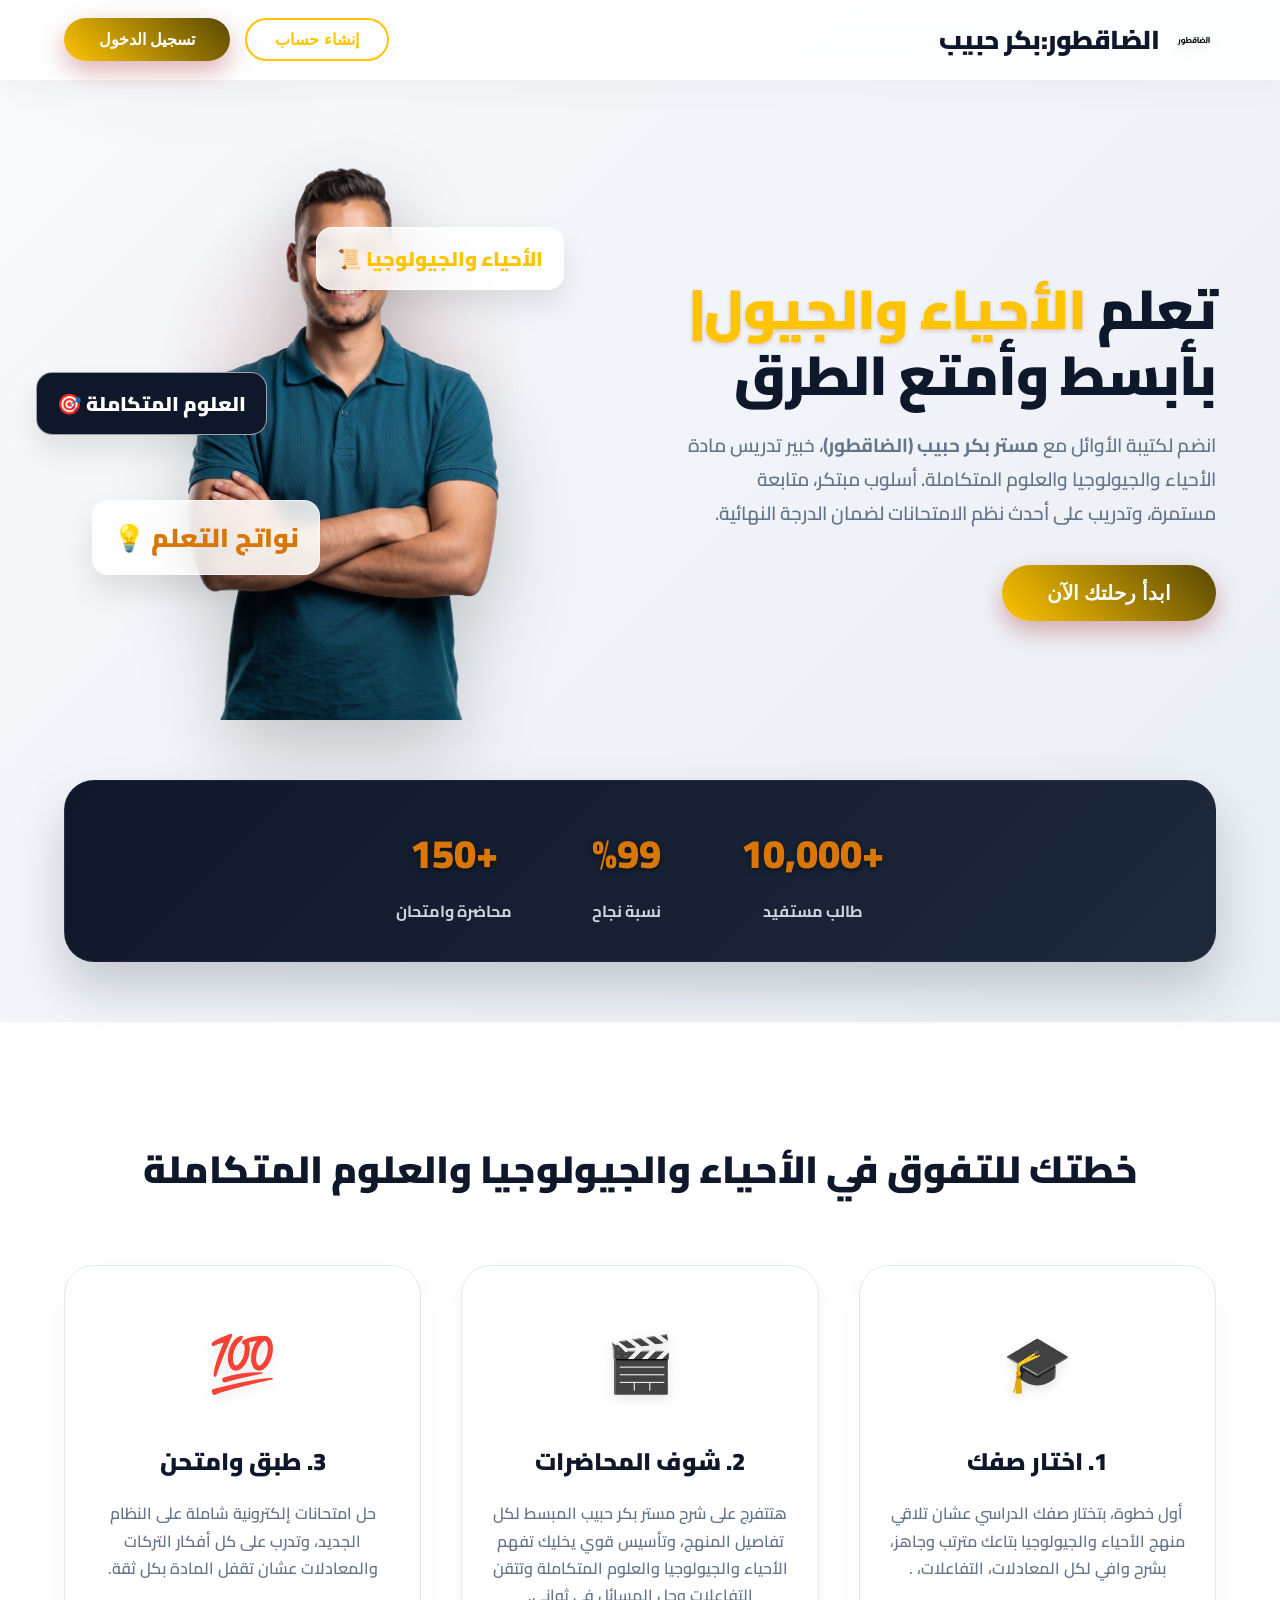
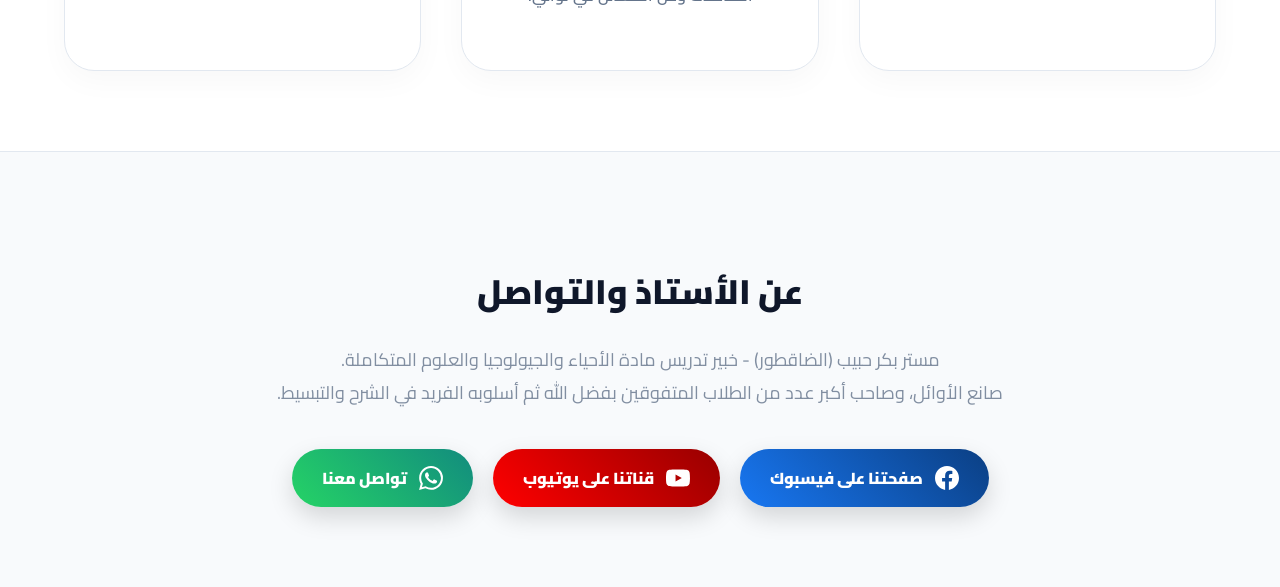
==== commit 2bc5ff5e: "Add files via upload" ====
--- a/parent.html
+++ b/parent.html
@@ -409,7 +409,7 @@
              
 
                 <h1>تعلم <span style="color: var(--primary);" id="typewriter-text"></span><span class="cursor">|</span> <br> بأبسط وأمتع الطرق</h1>
-                <p>انضم لكتيبة الأوائل مع <strong id="hero-teacher-name">مستر بكر حبيب (الضاقطور)</strong>، خبير تدريس مادة الأحياء والجيولوجيا. أسلوب مبتكر، متابعة مستمرة، وتدريب على أحدث نظم الامتحانات لضمان الدرجة النهائية.</p>
+                <p>انضم لكتيبة الأوائل مع <strong id="hero-teacher-name">مستر بكر حبيب (الضاقطور)</strong>، خبير تدريس مادة الأحياء والجيولوجيا والعلوم المتكاملة. أسلوب مبتكر، متابعة مستمرة، وتدريب على أحدث نظم الامتحانات لضمان الدرجة النهائية.</p>
                 <div style="display: flex; gap: 15px; flex-wrap: wrap;">
                     <button class="btn-solid" style="padding: 16px 45px; font-size: 20px;" onclick="openAuthModal('login')">ابدأ رحلتك الآن</button>
                 </div>
@@ -423,7 +423,7 @@
                 <!-- العناصر الطايرة الزجاجية (Glassmorphism) -->
                 <div class="float-icon float-1">الأحياء والجيولوجيا 📜</div>
                 <div class="float-icon float-2">نواتج التعلم 💡</div>
-                <div class="float-icon float-3">الدرجه النهائية 🎯</div>
+                <div class="float-icon float-3">العلوم المتكاملة 🎯</div>
             </div>
         </main>
 
@@ -445,17 +445,17 @@
 
 <!-- المميزات (كروت نظيفة وفخمة) -->
 <section class="features-section">
-    <h2>خطتك للتفوق في الأحياء والجيولوجيا</h2>
+    <h2>خطتك للتفوق في الأحياء والجيولوجيا والعلوم المتكاملة</h2>
     <div class="features-grid">
         <div class="feature-card">
             <div class="feature-icon">🎓</div>
             <h3>1. اختار صفك</h3>
-            <p>أول خطوة، بتختار صفك الدراسي عشان تلاقي منهج الأحياء والجيولوجيا بتاعك مترتب وجاهز، بشرح وافي لكل المعادلات، التفاعلات، وقوانين المسائل الكيميائية.</p>
+            <p>أول خطوة، بتختار صفك الدراسي عشان تلاقي منهج الأحياء والجيولوجيا بتاعك مترتب وجاهز، بشرح وافي لكل المعادلات، التفاعلات، .</p>
         </div>
         <div class="feature-card">
             <div class="feature-icon">🎬</div>
             <h3>2. شوف المحاضرات</h3>
-            <p>هتتفرج على شرح مستر بكر حبيب المبسط لكل تفاصيل المنهج، وتأسيس قوي يخليك تفهم الأحياء والجيولوجيا وتتقن التفاعلات وحل المسائل في ثواني.</p>
+            <p>هتتفرج على شرح مستر بكر حبيب المبسط لكل تفاصيل المنهج، وتأسيس قوي يخليك تفهم الأحياء والجيولوجيا والعلوم المتكاملة وتتقن التفاعلات وحل المسائل في ثواني.</p>
         </div>
         <div class="feature-card">
             <div class="feature-icon">💯</div>
@@ -470,26 +470,26 @@
         <section class="contact-section">
             <h2>عن الأستاذ والتواصل</h2>
             <p style="font-size: 18px; margin-bottom: 30px; opacity: 0.8; color: var(--text-muted);" id="footer-teacher-desc">
-                مستر بكر حبيب (الضاقطور) - خبير تدريس مادة الأحياء والجيولوجيا.<br>
+                مستر بكر حبيب (الضاقطور) - خبير تدريس مادة الأحياء والجيولوجيا والعلوم المتكاملة.<br>
                 صانع الأوائل، وصاحب أكبر عدد من الطلاب المتفوقين بفضل الله ثم أسلوبه الفريد في الشرح والتبسيط.
             </p>
        
             <!-- زراير السوشيال ميديا باللوجوهات -->
             <div class="contact-numbers">
                 <!-- فيسبوك -->
-                <a href="https://www.facebook.com/share/1DSrjPnX5s/" target="_blank" class="social-btn btn-facebook">
+                <a href="https://www.facebook.com/share/1GS63Sebbo/?mibextid=wwXIfr" target="_blank" class="social-btn btn-facebook">
                     <svg class="social-icon-img" viewBox="0 0 24 24" fill="currentColor"><path d="M24 12.073c0-6.627-5.373-12-12-12s-12 5.373-12 12c0 5.99 4.388 10.954 10.125 11.854v-8.385H7.078v-3.47h3.047V9.43c0-3.007 1.792-4.669 4.533-4.669 1.312 0 2.686.235 2.686.235v2.953H15.83c-1.491 0-1.956.925-1.956 1.874v2.25h3.328l-.532 3.47h-2.796v8.385C19.612 23.027 24 18.062 24 12.073z"/></svg>
                     صفحتنا على فيسبوك
                 </a>
                 
                 <!-- يوتيوب -->
-                <a href="https://www.youtube.com/@Mr.BakrHabib_chem" target="_blank" class="social-btn btn-youtube">
+                <a href="https://youtube.com/@bakrhabib432?si=kfZFYioa4Ygac3in" target="_blank" class="social-btn btn-youtube">
                     <svg class="social-icon-img" viewBox="0 0 24 24" fill="currentColor"><path d="M23.498 6.186a3.016 3.016 0 0 0-2.122-2.136C19.505 3.545 12 3.545 12 3.545s-7.505 0-9.377.505A3.017 3.017 0 0 0 .502 6.186C0 8.07 0 12 0 12s0 3.93.502 5.814a3.016 3.016 0 0 0 2.122 2.136c1.871.505 9.376.505 9.376.505s7.505 0 9.377-.505a3.015 3.015 0 0 0 2.122-2.136C24 15.93 24 12 24 12s0-3.93-.502-5.814zM9.545 15.568V8.432L15.818 12l-6.273 3.568z"/></svg>
                     قناتنا على يوتيوب
                 </a>
                 
                 <!-- واتساب -->
-                <a href="https://wa.me/201023088124" target="_blank" class="social-btn btn-whatsapp">
+                <a href="https://wa.me/201014791938" target="_blank" class="social-btn btn-whatsapp">
                     <svg class="social-icon-img" viewBox="0 0 24 24" fill="currentColor"><path d="M17.472 14.382c-.297-.149-1.758-.867-2.03-.967-.273-.099-.471-.148-.67.15-.197.297-.767.966-.94 1.164-.173.199-.347.223-.644.075-.297-.15-1.255-.463-2.39-1.475-.883-.788-1.48-1.761-1.653-2.059-.173-.297-.018-.458.13-.606.134-.133.298-.347.446-.52.149-.174.198-.298.298-.497.099-.198.05-.371-.025-.52-.075-.149-.669-1.612-.916-2.207-.242-.579-.487-.5-.669-.51a5.8 5.8 0 0 0-.57-.01c-.198 0-.52.074-.792.372-.272.297-1.04 1.016-1.04 2.479 0 1.462 1.065 2.875 1.213 3.074.149.198 2.096 3.2 5.077 4.487.709.306 1.262.489 1.694.625.712.227 1.36.195 1.871.118.571-.085 1.758-.719 2.006-1.413.248-.694.248-1.289.173-1.413-.074-.124-.272-.198-.57-.347m-5.421 7.403h-.004a9.87 9.87 0 0 1-5.031-1.378l-.361-.214-3.741.982.998-3.648-.235-.374a9.86 9.86 0 0 1-1.51-5.26c.001-5.45 4.436-9.884 9.888-9.884 2.64 0 5.122 1.03 6.988 2.898a9.825 9.825 0 0 1 2.893 6.994c-.003 5.45-4.437 9.884-9.885 9.884m8.413-18.297A11.815 11.815 0 0 0 12.05 0C5.495 0 .16 5.335.157 11.892c0 2.096.547 4.142 1.588 5.945L.057 24l6.305-1.654a11.882 11.882 0 0 0 5.683 1.448h.005c6.554 0 11.89-5.335 11.893-11.893a11.821 11.821 0 0 0-3.48-8.413Z"/></svg>
                     تواصل معنا
                 </a>
@@ -2411,7 +2411,7 @@
 
 
 // تأثير الآلة الكاتبة
-const texts = ["الأحياء والجيولوجيا", "القوانين", "نواتج التعلم", "حل الامتحانات"];
+const texts = ["الأحياء والجيولوجيا والعلوم المتكاملة", "القوانين", "نواتج التعلم", "حل الامتحانات"];
 let count = 0;
 let index = 0;
 let currentText = '';
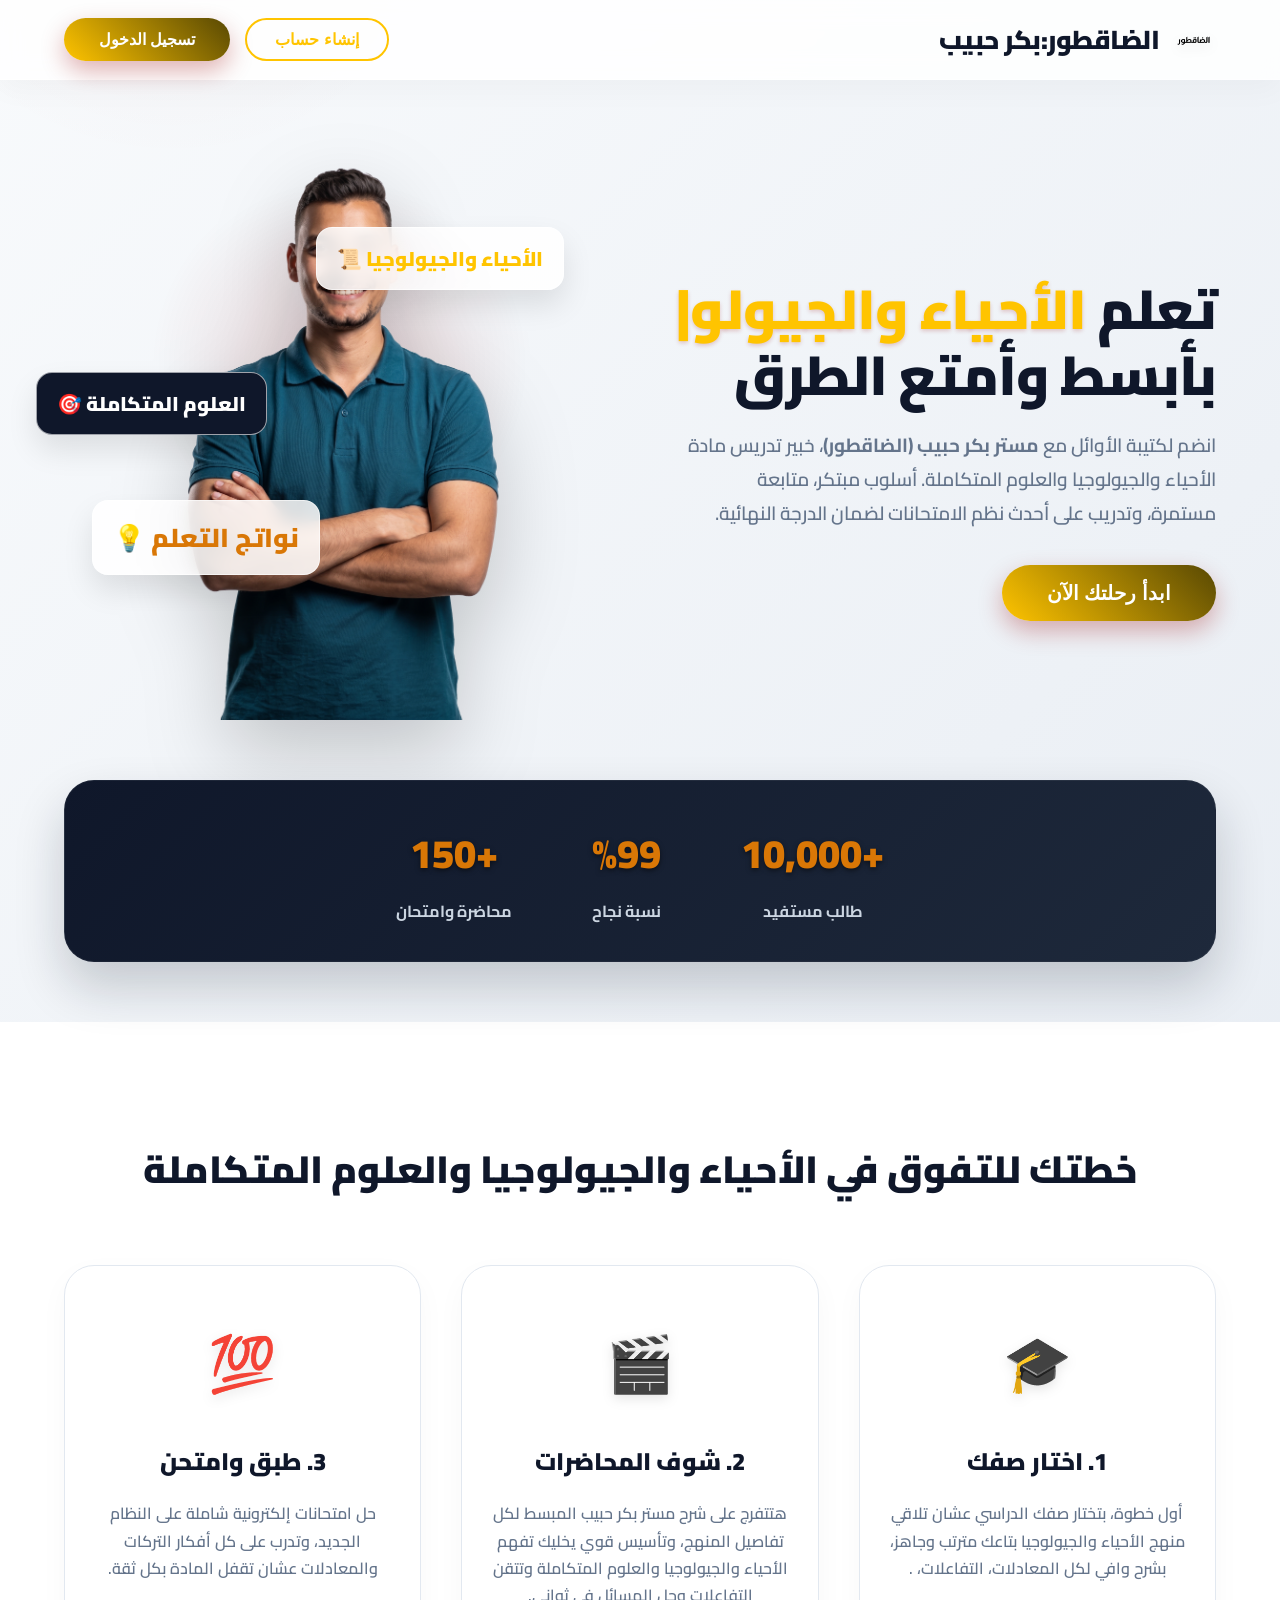
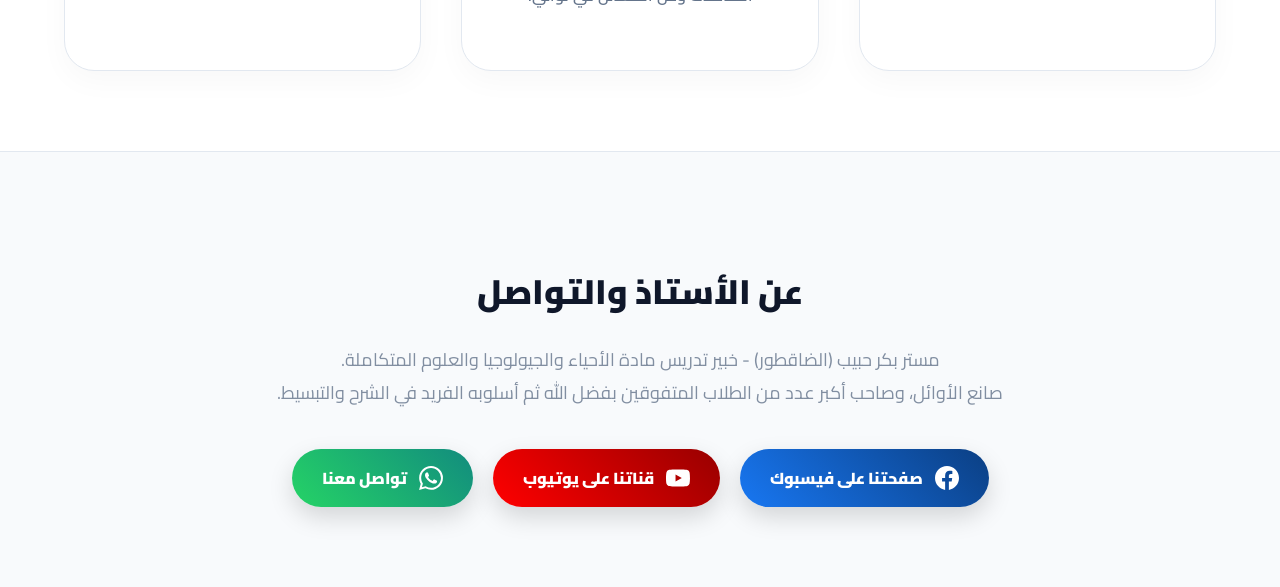
==== commit 8b464a00: "Add files via upload" ====
--- a/parent.html
+++ b/parent.html
@@ -380,6 +380,69 @@
 @keyframes fadeIn { from { opacity: 0; transform: translateY(10px); } to { opacity: 1; transform: translateY(0); } }
 @keyframes floatWatermark { 0%, 100% { top: 10%; left: 10%; } 25% { top: 80%; left: 20%; } 50% { top: 50%; left: 80%; } 75% { top: 20%; left: 60%; } }
 .no-select { user-select: none; -webkit-user-select: none; -ms-user-select: none; }
+
+
+
+/* ========================================== */
+/* 📱 إصلاح شاشة مشغل الفيديو للموبايل */
+/* ========================================== */
+@media (max-width: 768px) {
+    /* إجبار الشاشة كلها على ترتيب عمودي سليم */
+    #protected-course-screen {
+       
+        flex-direction: column !important;
+    }
+
+    /* 1. إصلاح الهيدر (زرار العودة وعنوان الكورس) عشان مياخدش مساحة ضخمة */
+    #protected-course-screen > div:first-child {
+        padding: 10px 15px !important;
+    }
+    #protected-course-screen > div:first-child > div {
+        width: 100% !important;
+        justify-content: space-between !important;
+        gap: 10px !important;
+    }
+    #player-course-title {
+        font-size: 14px !important;
+        border-right: none !important;
+        padding-right: 0 !important;
+        flex: 1;
+        text-align: right;
+        line-height: 1.4;
+    }
+    #protected-course-screen button[onclick="closeCoursePlayer()"] {
+        padding: 8px 12px !important;
+        font-size: 12px !important;
+        white-space: nowrap;
+    }
+
+    /* 2. السحر هنا: عكس الترتيب ليكون الفيديو فوق والقائمة تحت */
+    #anti-record-container {
+        display: flex !important;
+        flex-direction: column-reverse !important; 
+        width: 100% !important;
+        flex: 1 !important;
+    }
+
+    /* 3. إعطاء الفيديو ارتفاع ثابت ومناسب لشاشة الموبايل بالعرض */
+    #video-wrapper {
+        width: 100% !important;
+        height: 250px !important;
+        min-height: 250px !important;
+        flex: none !important;
+    }
+
+    /* 4. جعل قائمة المحتويات تأخذ باقي مساحة الشاشة بالأسفل */
+    #player-playlist {
+        width: 100% !important;
+        height: auto !important;
+        flex: 1 !important;
+        border-left: none !important;
+        border-top: 2px solid #1e293b !important;
+        padding: 15px !important;
+        overflow-y: auto !important;
+    }
+}
 </style>
 </head>
 <body>
